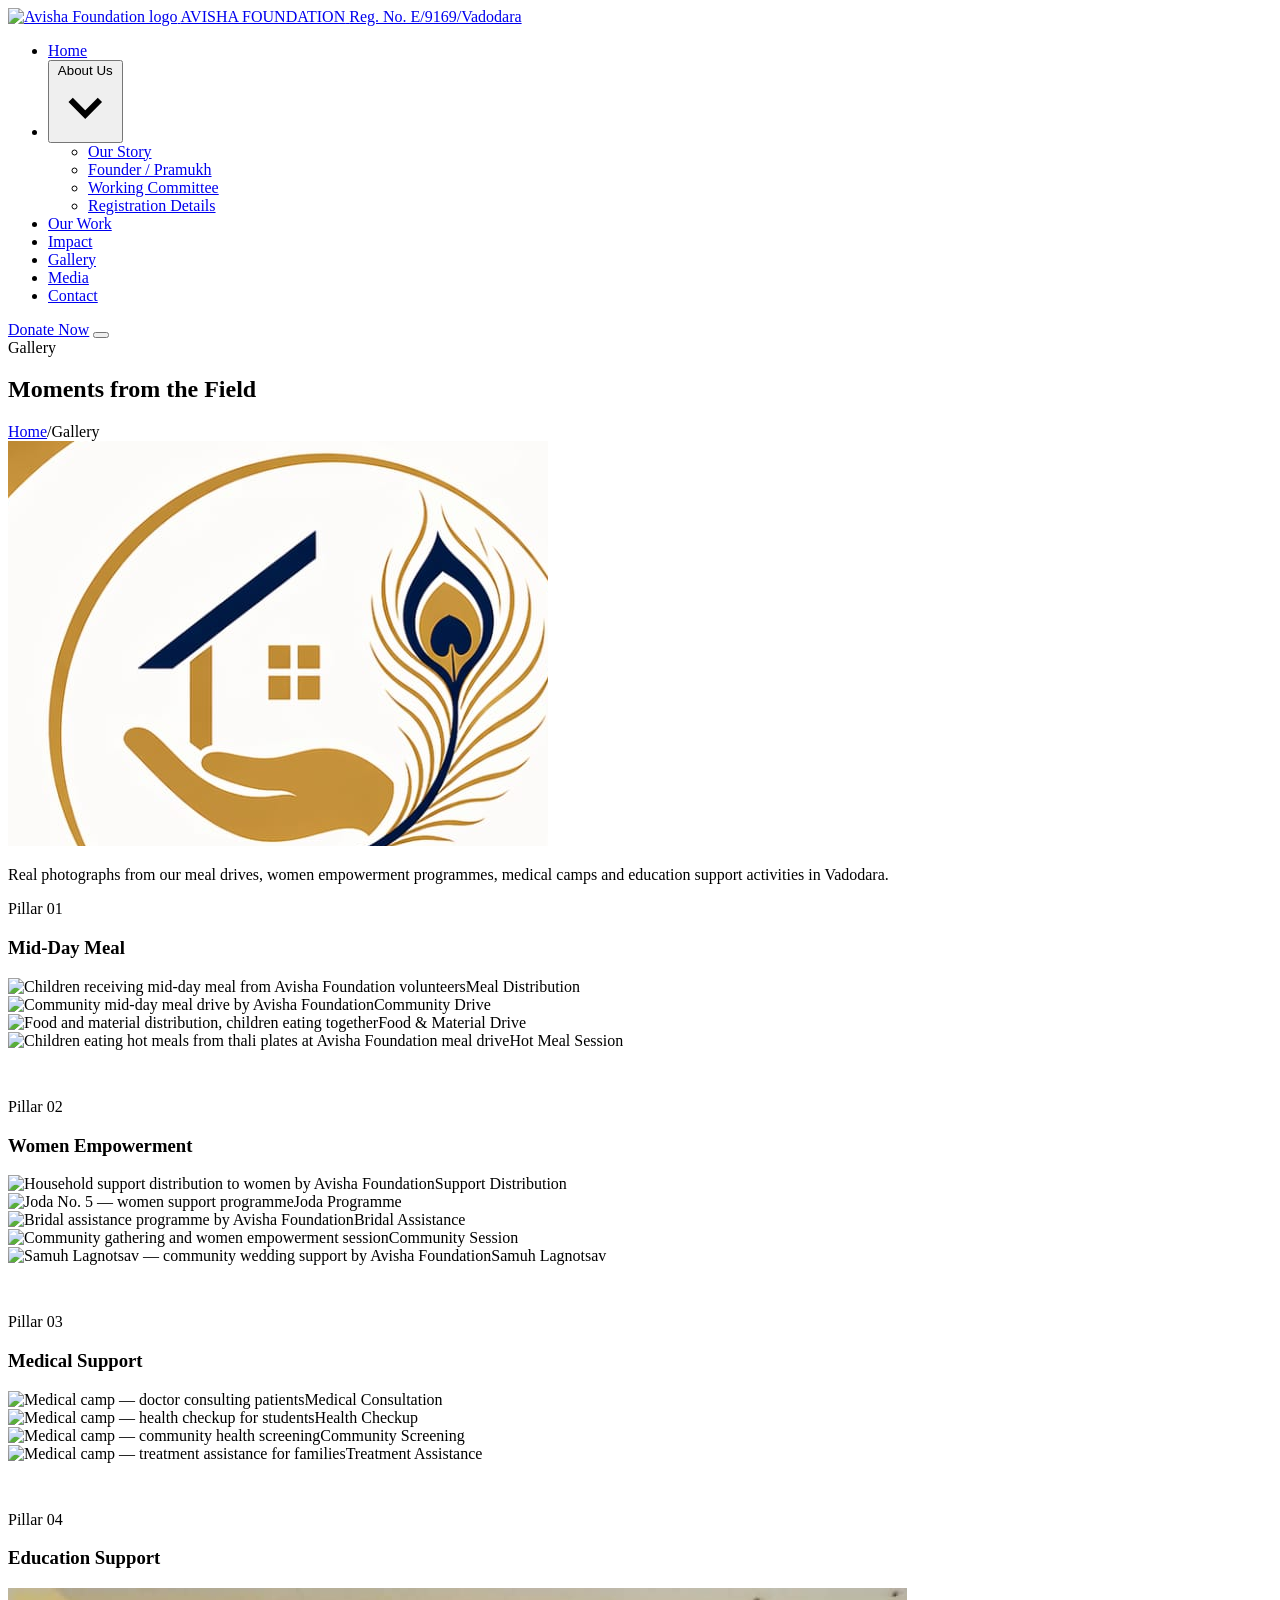
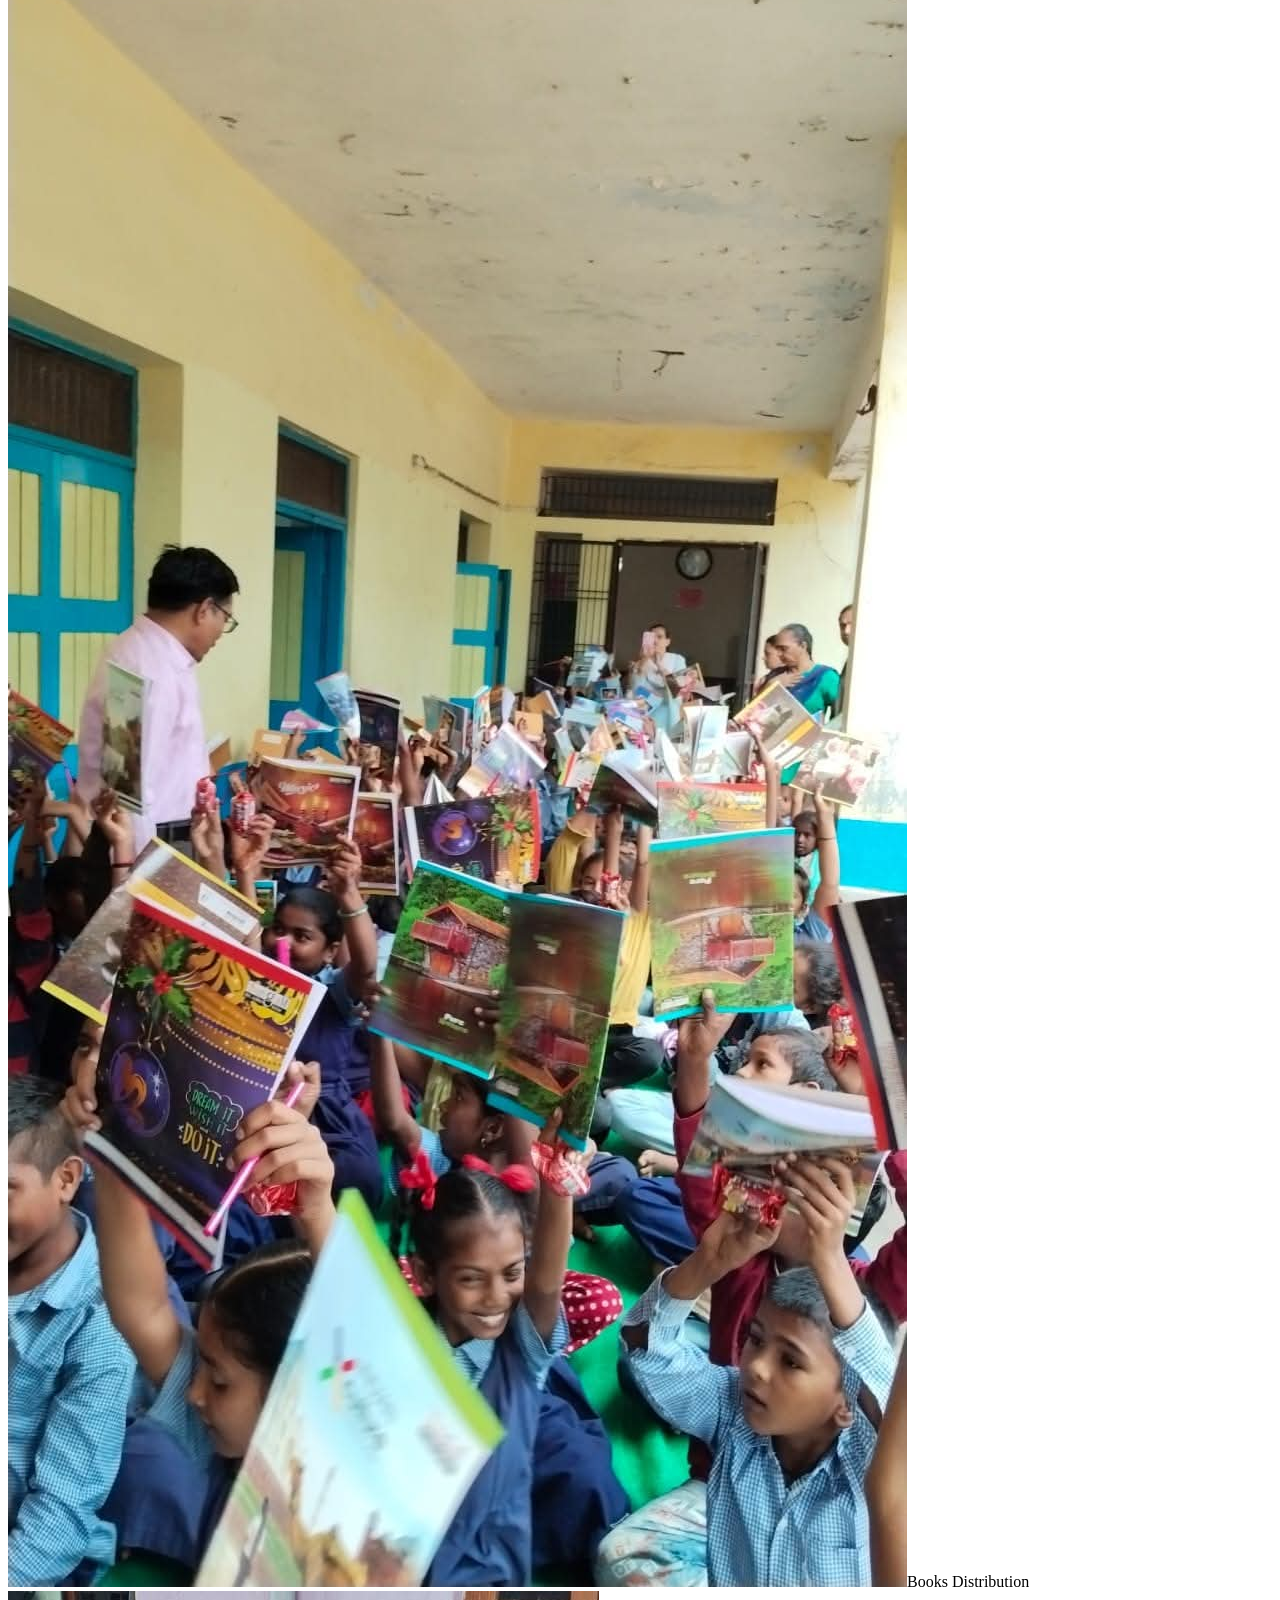
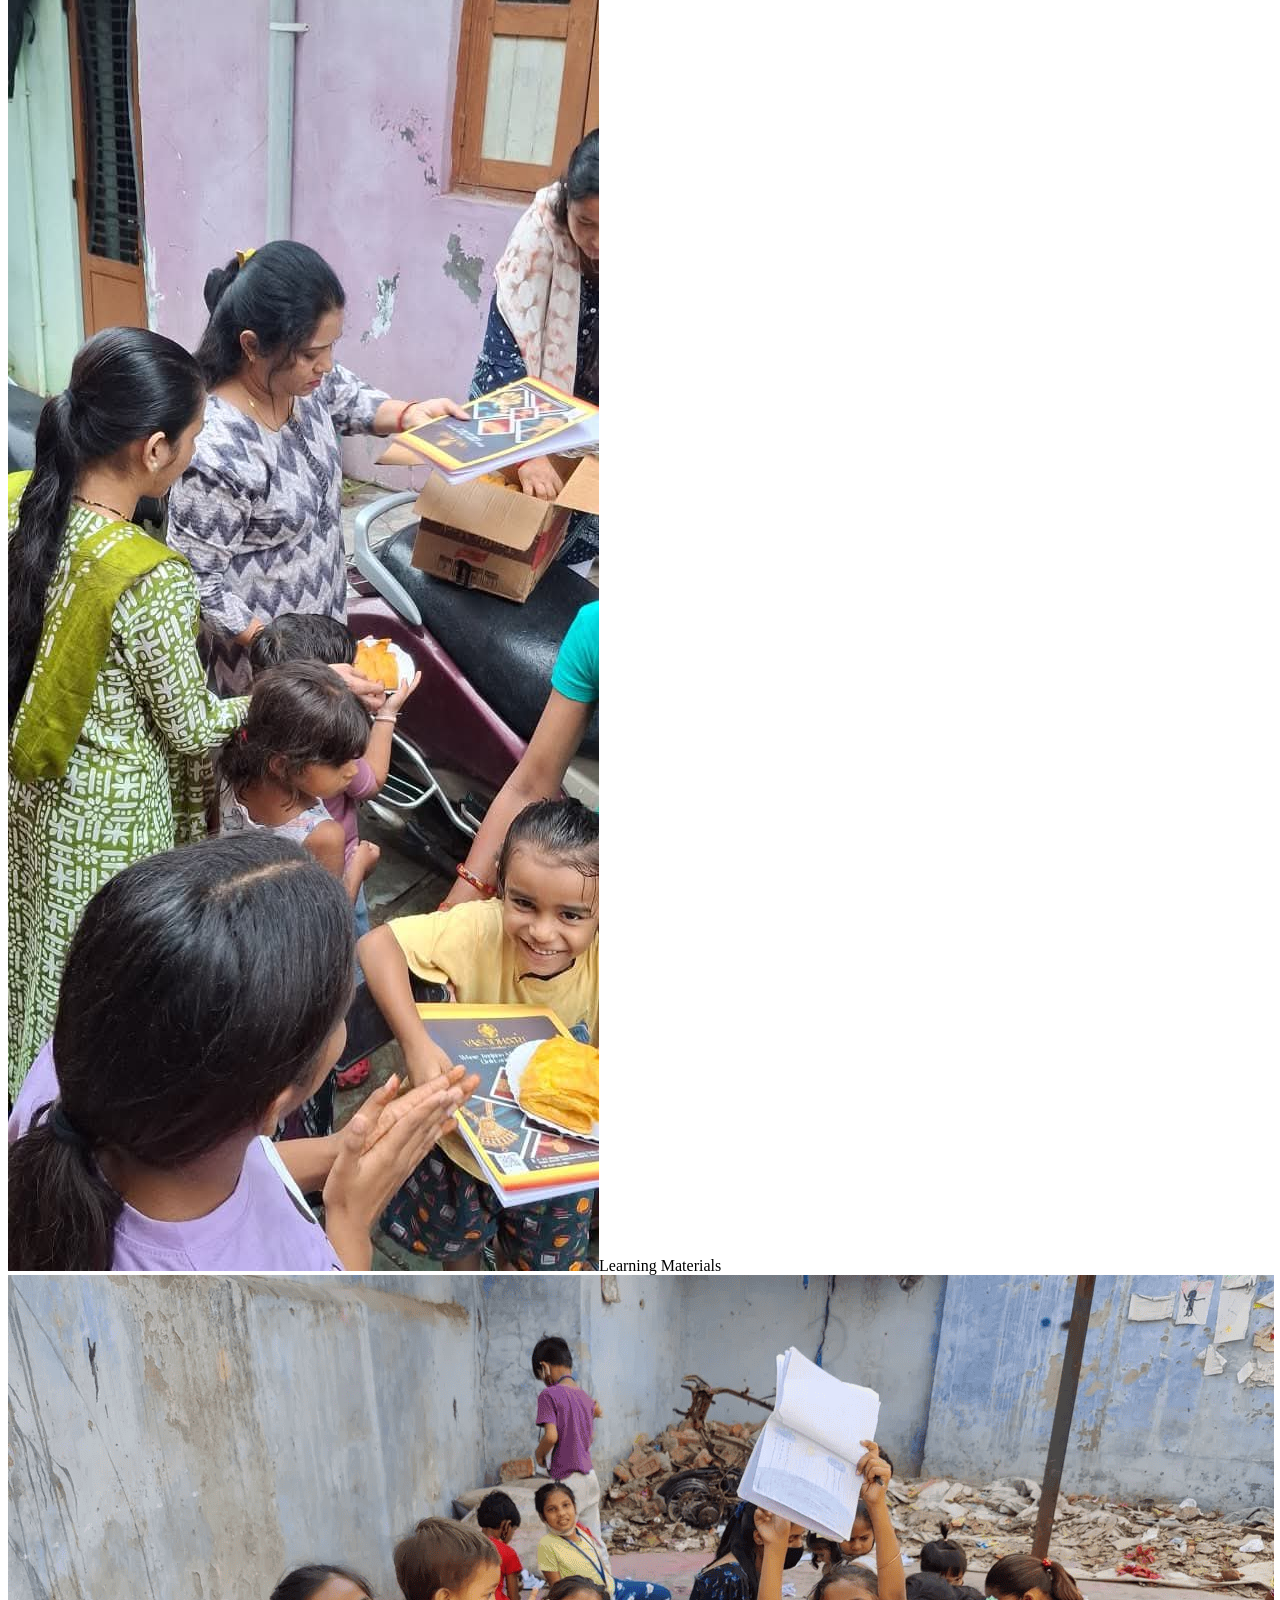
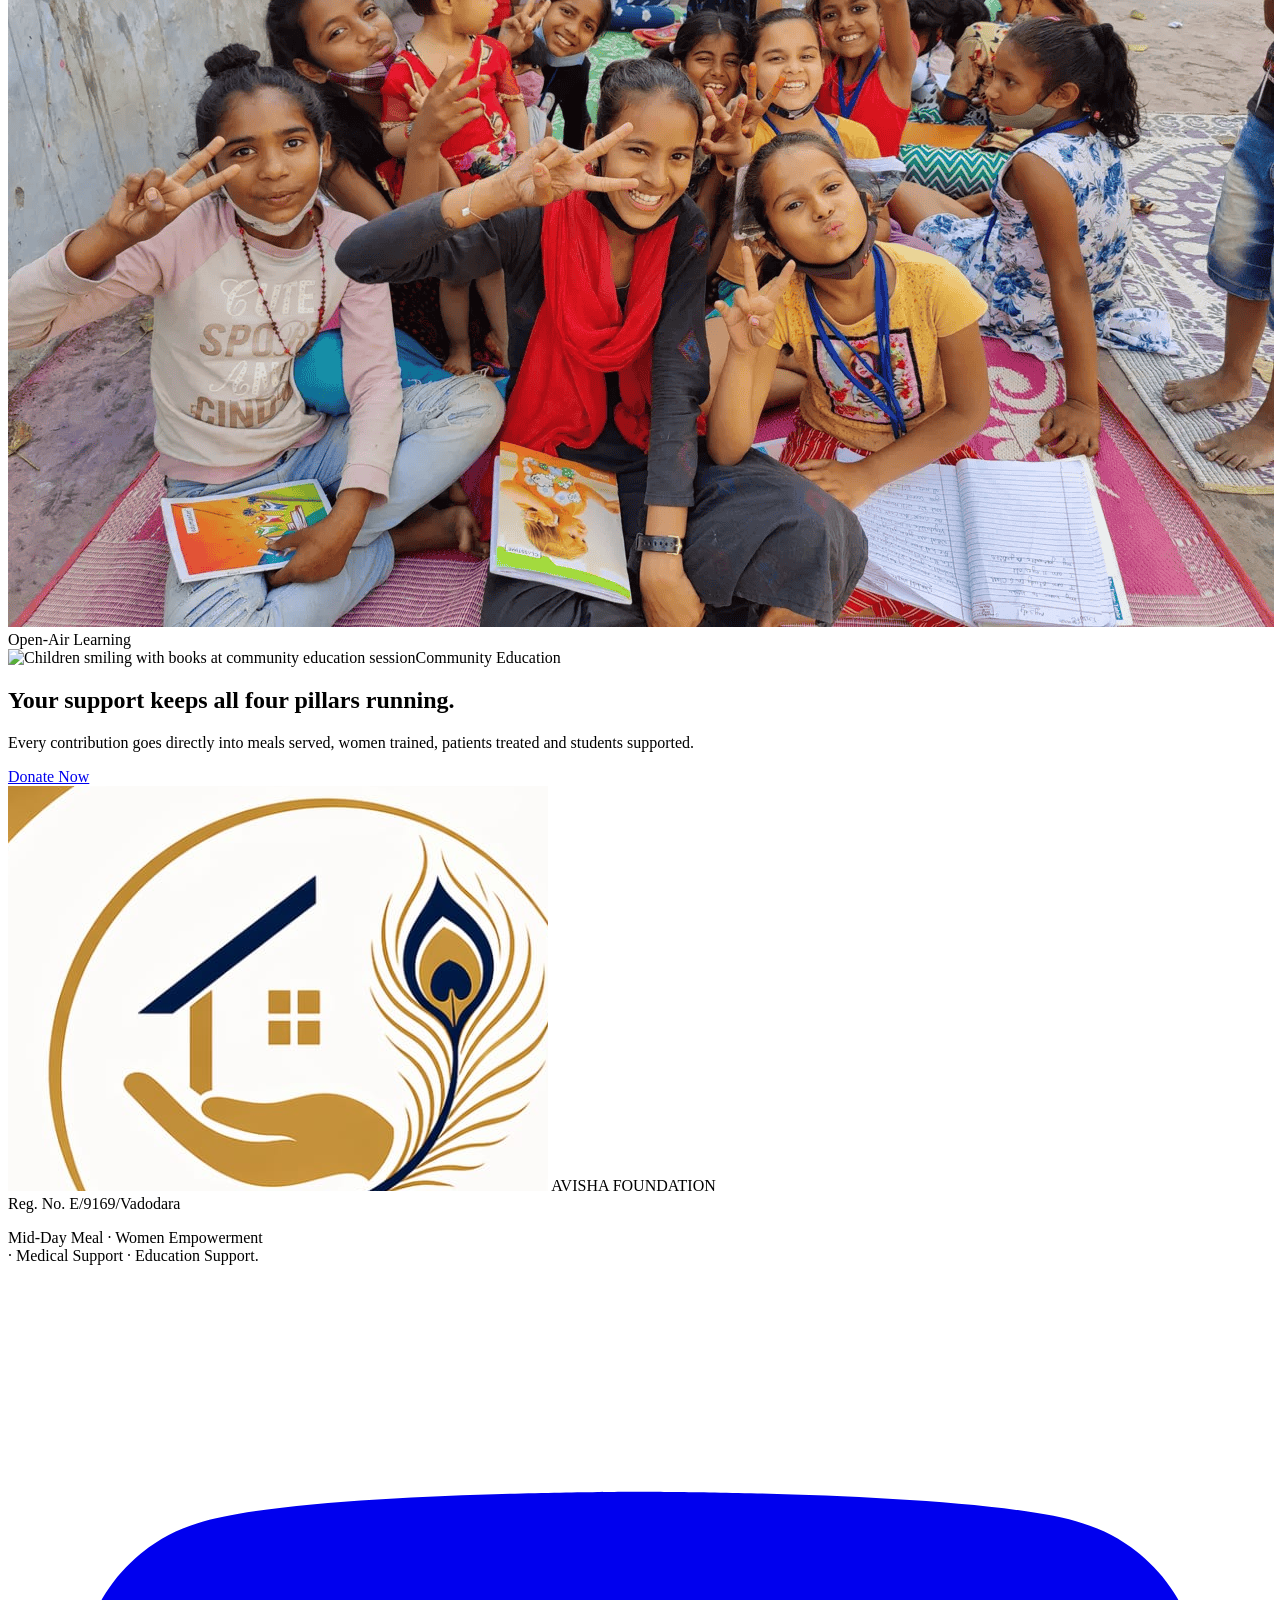
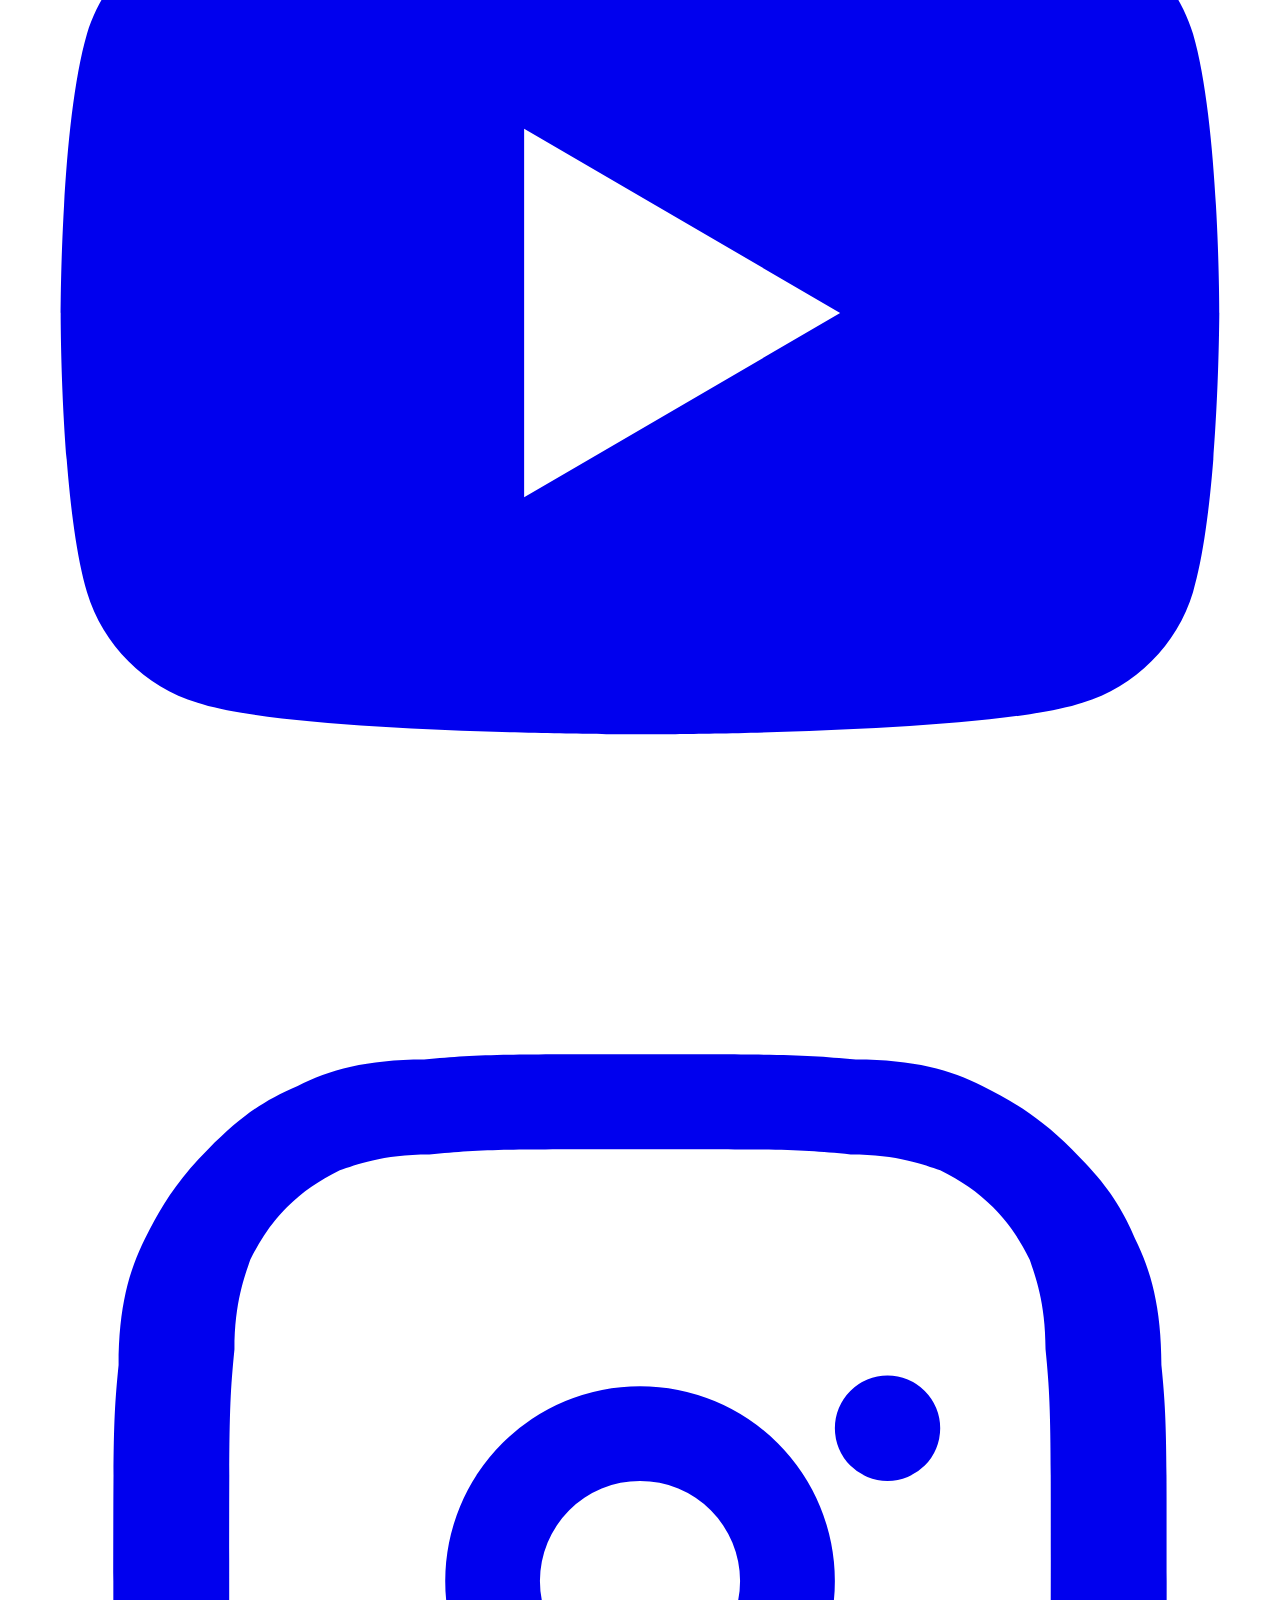
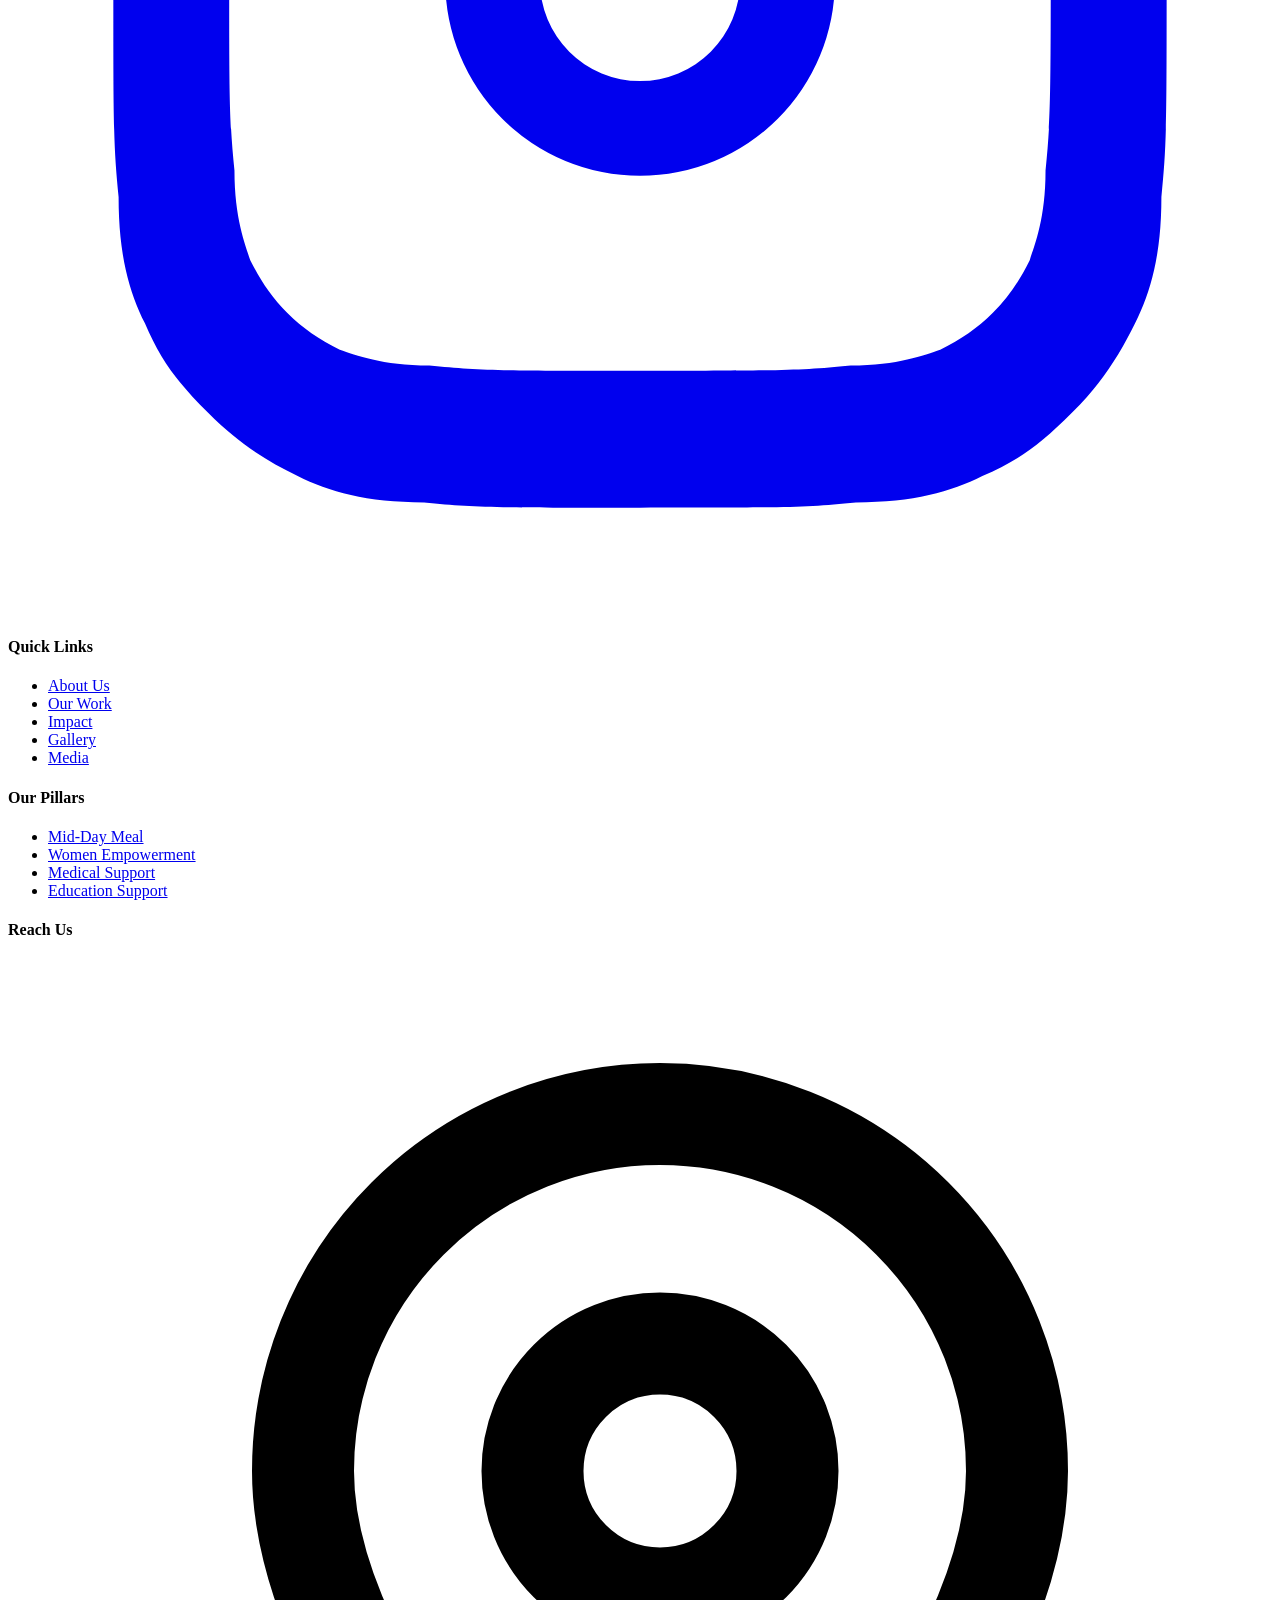
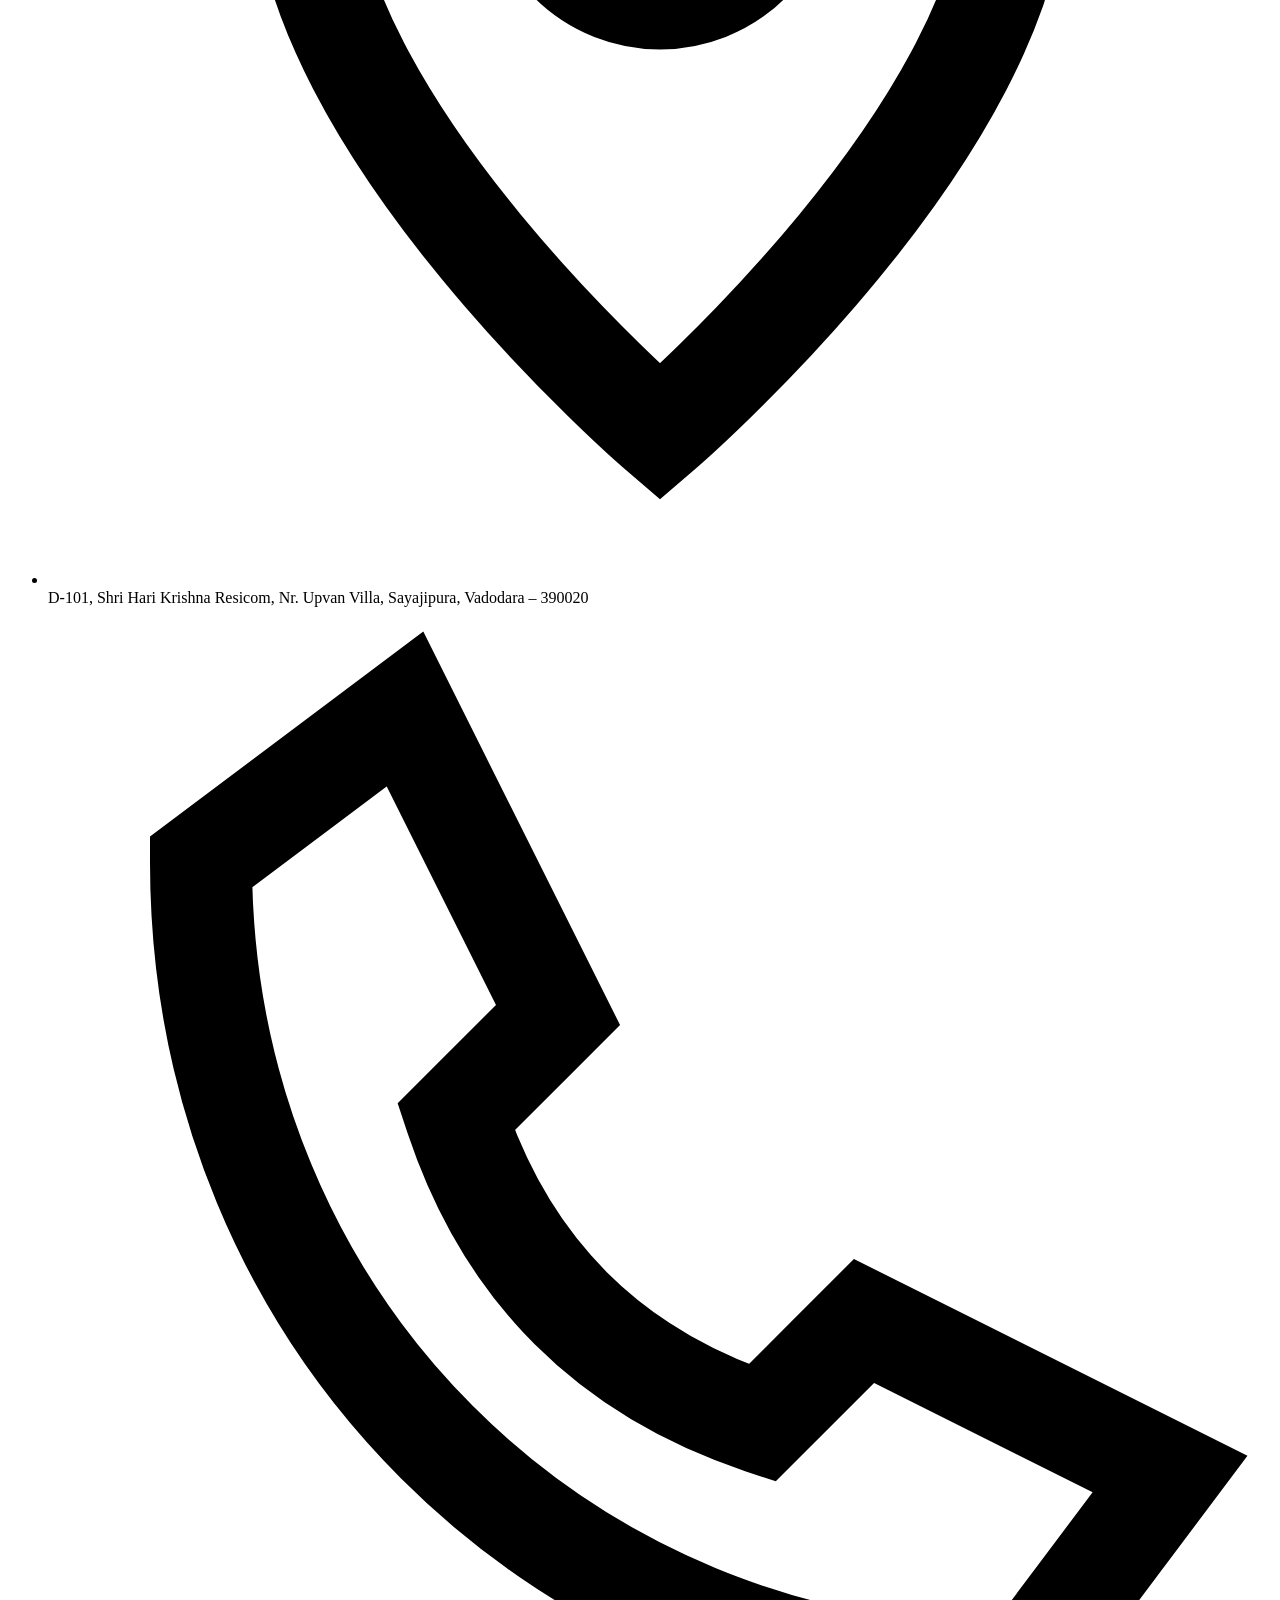
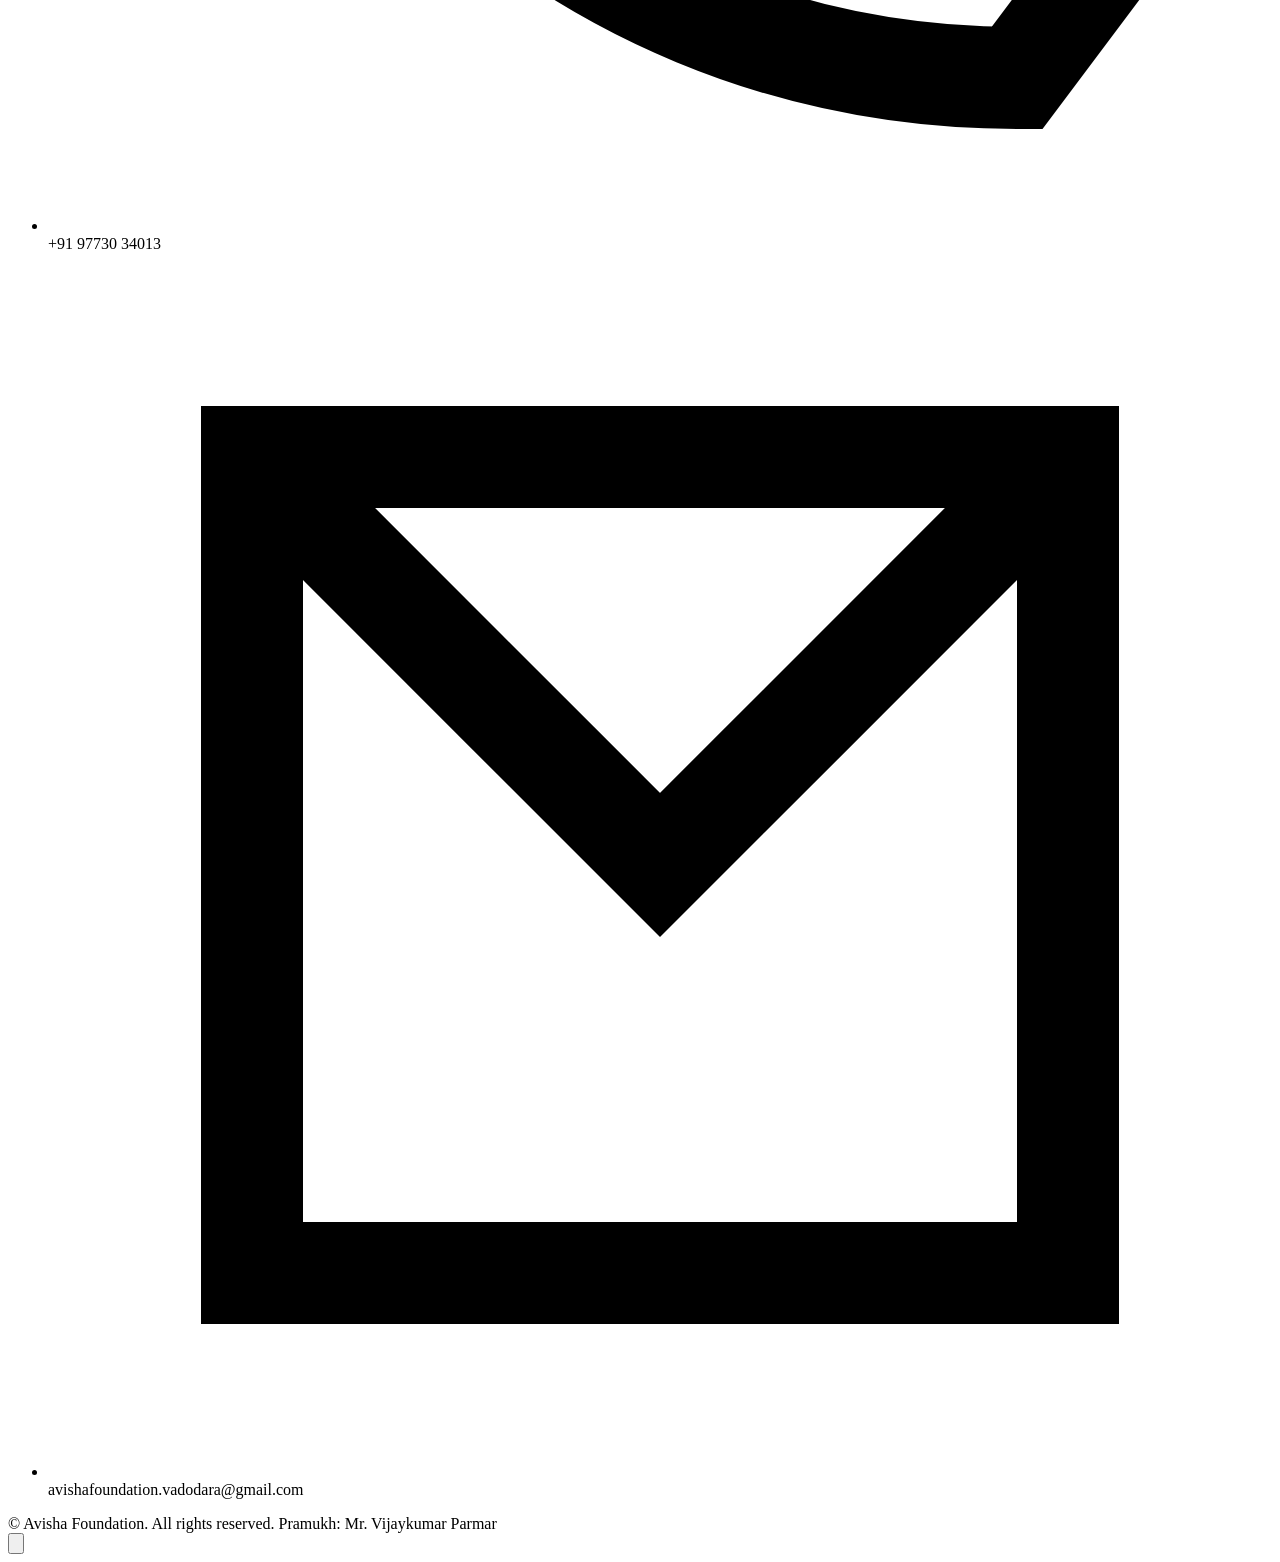
==== gallery.html @ 1dcf4ab8 "Add files via upload" ====
<!DOCTYPE html>
<html lang="en">
<head>
<meta charset="UTF-8">
<meta name="viewport" content="width=device-width, initial-scale=1.0">
<title>Gallery | Avisha Foundation</title>
<meta name="description" content="Photographs from Avisha Foundation's Mid-Day Meal drives, women's training, medical camps and education programmes.">
<link rel="icon" href="image_5f24a0.png">

<link rel="preconnect" href="https://fonts.googleapis.com">
<link rel="preconnect" href="https://fonts.gstatic.com" crossorigin>
<link href="https://fonts.googleapis.com/css2?family=Fraunces:opsz,wght@9..144,500;9..144,600;9..144,700&family=Work+Sans:wght@400;500;600;700&family=IBM+Plex+Mono:wght@500;600&family=Noto+Serif+Devanagari:wght@500;600&display=swap" rel="stylesheet">
<link rel="stylesheet" href="style.css">

</head>
<body>

<header class="site-header">
  <div class="header-inner container">
    <a href="index.html" class="brand">
      <span class="brand-mark"><img src="logo.jpeg" alt="Avisha Foundation logo"></span>
      <span class="brand-text">
        <span class="name">AVISHA FOUNDATION</span>
        <span class="sub">Reg. No. E/9169/Vadodara</span>
      </span>
    </a>

    <nav class="main-nav" id="main-nav">
      <ul>
        <li><a href="index.html">Home</a></li>
        <li class="has-dropdown">
          <button type="button" aria-expanded="false">About Us
            <svg class="chev" viewBox="0 0 24 24" fill="none" stroke="currentColor" stroke-width="2.5"><path d="M6 9l6 6 6-6"/></svg>
          </button>
          <ul class="dropdown">
            <li><a href="about.html#story">Our Story</a></li>
            <li><a href="about.html#founder">Founder / Pramukh</a></li>
            <li><a href="about.html#committee">Working Committee</a></li>
            <li><a href="about.html#registration">Registration Details</a></li>
          </ul>
        </li>
        <li><a href="work.html">Our Work</a></li>
        <li><a href="impact.html">Impact</a></li>
        <li class="active"><a href="gallery.html">Gallery</a></li>
        <li><a href="media.html">Media</a></li>
        <li><a href="contact.html">Contact</a></li>
      </ul>
    </nav>

    <div class="header-cta">
  <a href="donation.html" class="btn btn-navy">Donate Now</a>
  <button class="nav-toggle" id="nav-toggle" aria-label="Toggle menu" aria-expanded="false"><span></span></button>
</div>

  </div>
</header>

<section class="page-banner">
  <div class="container">
    <span class="eyebrow">Gallery</span>
    <h1>Moments from the Field</h1>
    <div class="breadcrumb"><a href="index.html">Home</a><span>/</span><span>Gallery</span></div>
  </div>
  <img class="page-banner-emblem" src="image_5f24a0.png" alt="">
</section>
<section class="section">
  <div class="container">
    <div class="page-intro">
      <p>Real photographs from our meal drives, women empowerment programmes, medical camps and education support activities in Vadodara.</p>
    </div>

    <!-- MID-DAY MEAL -->
    <div class="gallery-section-label">
      <span class="eyebrow">Pillar 01</span>
      <h3>Mid-Day Meal</h3>
    </div>
    <div class="gallery-grid" style="margin-bottom:48px;">
      <div class="gallery-tile photo-tile"><img src="img_meal1.png" alt="Children receiving mid-day meal from Avisha Foundation volunteers"><span>Meal Distribution</span></div>
      <div class="gallery-tile photo-tile"><img src="img_meal2.png" alt="Community mid-day meal drive by Avisha Foundation"><span>Community Drive</span></div>
      <div class="gallery-tile photo-tile"><img src="img_meal3.png" alt="Food and material distribution, children eating together"><span>Food & Material Drive</span></div>
      <div class="gallery-tile photo-tile"><img src="img_meal4.png" alt="Children eating hot meals from thali plates at Avisha Foundation meal drive"><span>Hot Meal Session</span></div>
    </div>

    <!-- WOMEN EMPOWERMENT -->
    <div class="gallery-section-label">
      <span class="eyebrow">Pillar 02</span>
      <h3>Women Empowerment</h3>
    </div>
    <div class="gallery-grid" style="margin-bottom:48px;">
      <div class="gallery-tile photo-tile"><img src="img_women1.png" alt="Household support distribution to women by Avisha Foundation"><span>Support Distribution</span></div>
      <div class="gallery-tile photo-tile"><img src="img_women2.png" alt="Joda No. 5 — women support programme"><span>Joda Programme</span></div>
      <div class="gallery-tile photo-tile"><img src="img_women3.png" alt="Bridal assistance programme by Avisha Foundation"><span>Bridal Assistance</span></div>
      <div class="gallery-tile photo-tile"><img src="img_women4.png" alt="Community gathering and women empowerment session"><span>Community Session</span></div>
      <div class="gallery-tile photo-tile"><img src="img_women5.png" alt="Samuh Lagnotsav — community wedding support by Avisha Foundation"><span>Samuh Lagnotsav</span></div>
    </div>

    <!-- MEDICAL SUPPORT -->
    <div class="gallery-section-label">
      <span class="eyebrow">Pillar 03</span>
      <h3>Medical Support</h3>
    </div>
    <div class="gallery-grid" style="margin-bottom:48px;">
      <div class="gallery-tile photo-tile"><img src="img_med1.png" alt="Medical camp — doctor consulting patients"><span>Medical Consultation</span></div>
      <div class="gallery-tile photo-tile"><img src="img_med2.png" alt="Medical camp — health checkup for students"><span>Health Checkup</span></div>
      <div class="gallery-tile photo-tile"><img src="img_med3.png" alt="Medical camp — community health screening"><span>Community Screening</span></div>
      <div class="gallery-tile photo-tile"><img src="img_med4.png" alt="Medical camp — treatment assistance for families"><span>Treatment Assistance</span></div>
    </div>

    <!-- EDUCATION SUPPORT -->
    <div class="gallery-section-label">
      <span class="eyebrow">Pillar 04</span>
      <h3>Education Support</h3>
    </div>
    <div class="gallery-grid">
      <div class="gallery-tile photo-tile"><img src="img_edu1.png" alt="Children at school holding books distributed by Avisha Foundation"><span>Books Distribution</span></div>
      <div class="gallery-tile photo-tile"><img src="img_edu2.png" alt="Volunteers distributing learning materials to children"><span>Learning Materials</span></div>
      <div class="gallery-tile photo-tile"><img src="img_edu3.png" alt="Children with notebooks at open-air learning session"><span>Open-Air Learning</span></div>
      <div class="gallery-tile photo-tile"><img src="img_edu4.png" alt="Children smiling with books at community education session"><span>Community Education</span></div>
    </div>
  </div>
</section>
<section class="cta-band">
  <div class="container cta-inner">
    <div>
      <h2>Your support keeps all four pillars running.</h2>
      <p>Every contribution goes directly into meals served, women trained, patients treated and students supported.</p>
    </div>
    <a href="donation.html" class="btn btn-gold">Donate Now</a>
  </div>
</section>

<footer id="contact-footer">
  <div class="container">
    <div class="footer-grid">
      <div>
        <div class="footer-brand">
          <span class="brand-mark"><img src="image_5f24a0.png" alt="Avisha Foundation emblem"></span>
          <span>
            <span class="name">AVISHA FOUNDATION</span><br>
            <span class="sub">Reg. No. E/9169/Vadodara</span>
          </span>
        </div>
        <p style="max-width:32ch;">Mid-Day Meal &middot; Women Empowerment &middot; Medical Support &middot; Education Support.</p>
        <div class="social-row">
          <a href="https://www.youtube.com/@avishafoundation" target="_blank" rel="noopener" aria-label="YouTube"><svg viewBox="0 0 24 24" fill="currentColor"><path d="M23 12s0-3.6-.5-5.3c-.3-1-1.1-1.8-2.1-2.1C18.6 4 12 4 12 4s-6.6 0-8.4.6c-1 .3-1.8 1.1-2.1 2.1C1 8.4 1 12 1 12s0 3.6.5 5.3c.3 1 1.1 1.8 2.1 2.1C5.4 20 12 20 12 20s6.6 0 8.4-.6c1-.3 1.8-1.1 2.1-2.1.5-1.7.5-5.3.5-5.3zM9.8 15.5v-7l6 3.5-6 3.5z"/></svg></a>
          <a href="https://www.instagram.com/avisha.foundation" target="_blank" rel="noopener" aria-label="Instagram"><svg viewBox="0 0 24 24" fill="currentColor"><path d="M12 2c2.7 0 3.1 0 4.1.1 1.1 0 1.8.2 2.4.5.6.3 1.1.6 1.7 1.2.6.6.9 1 1.2 1.7.3.6.5 1.3.5 2.4.1 1 .1 1.4.1 4.1s0 3.1-.1 4.1c0 1.1-.2 1.8-.5 2.4-.3.6-.6 1.1-1.2 1.7-.6.6-1 .9-1.7 1.2-.6.3-1.3.5-2.4.5-1 .1-1.4.1-4.1.1s-3.1 0-4.1-.1c-1.1 0-1.8-.2-2.4-.5-.6-.3-1.1-.6-1.7-1.2-.6-.6-.9-1-1.2-1.7-.3-.6-.5-1.3-.5-2.4C2 15.1 2 14.7 2 12s0-3.1.1-4.1c0-1.1.2-1.8.5-2.4.3-.6.6-1.1 1.2-1.7.6-.6 1-.9 1.7-1.2.6-.3 1.3-.5 2.4-.5C8.9 2 9.3 2 12 2zm0 1.8c-2.6 0-3 0-4 .1-.9 0-1.4.2-1.7.3-.4.2-.7.4-1 .7-.3.3-.5.6-.7 1-.1.3-.3.8-.3 1.7-.1 1-.1 1.4-.1 4s0 3 .1 4c0 .9.2 1.4.3 1.7.2.4.4.7.7 1 .3.3.6.5 1 .7.3.1.8.3 1.7.3 1 .1 1.4.1 4 .1s3 0 4-.1c.9 0 1.4-.2 1.7-.3.4-.2.7-.4 1-.7.3-.3.5-.6.7-1 .1-.3.3-.8.3-1.7.1-1 .1-1.4.1-4s0-3-.1-4c0-.9-.2-1.4-.3-1.7-.2-.4-.4-.7-.7-1-.3-.3-.6-.5-1-.7-.3-.1-.8-.3-1.7-.3-1-.1-1.4-.1-4-.1zm0 4.5a3.7 3.7 0 110 7.4 3.7 3.7 0 010-7.4zm0 1.8a1.9 1.9 0 100 3.8 1.9 1.9 0 000-3.8zm4.7-2a1 1 0 110 2 1 1 0 010-2z"/></svg></a>
        </div>
      </div>

      <div class="footer-col">
        <h4>Quick Links</h4>
        <ul>
          <li><a href="about.html">About Us</a></li>
          <li><a href="work.html">Our Work</a></li>
          <li><a href="impact.html">Impact</a></li>
          <li><a href="gallery.html">Gallery</a></li>
          <li><a href="media.html">Media</a></li>
        </ul>
      </div>

      <div class="footer-col">
        <h4>Our Pillars</h4>
        <ul>
          <li><a href="work.html#meal">Mid-Day Meal</a></li>
          <li><a href="work.html#women">Women Empowerment</a></li>
          <li><a href="work.html#medical">Medical Support</a></li>
          <li><a href="work.html#edu">Education Support</a></li>
        </ul>
      </div>

      <div class="footer-col">
        <h4>Reach Us</h4>
        <ul class="footer-contact">
          <li><svg viewBox="0 0 24 24" fill="none" stroke="currentColor" stroke-width="2"><path d="M12 21s-7-6-7-11a7 7 0 0 1 14 0c0 5-7 11-7 11z"/><circle cx="12" cy="10" r="2.5"/></svg> D-101, Shri Hari Krishna Resicom, Nr. Upvan Villa, Sayajipura, Vadodara – 390020</li>
          <li><svg viewBox="0 0 24 24" fill="none" stroke="currentColor" stroke-width="2"><path d="M3 5c0 9 7 16 16 16l3-4-6-3-2 2c-3-1-5-3-6-6l2-2-3-6z"/></svg> +91 97730 34013</li>
          <li><svg viewBox="0 0 24 24" fill="none" stroke="currentColor" stroke-width="2"><path d="M4 4h16v16H4z"/><path d="M4 4l8 8 8-8"/></svg> avishafoundation.vadodara@gmail.com</li>
        </ul>
      </div>
    </div>

    <div class="footer-bottom">
      <span>&copy; <span id="year"></span> Avisha Foundation. All rights reserved.</span>
      <span>Pramukh: Mr. Vijaykumar Parmar</span>
    </div>
  </div>
</footer>

<button class="back-top" id="back-top" aria-label="Back to top">
  <svg viewBox="0 0 24 24" fill="none" stroke="currentColor" stroke-width="2.5"><path d="M12 19V5M5 12l7-7 7 7"/></svg>
</button>

<script src="script.js"></script>
</body>
</html>
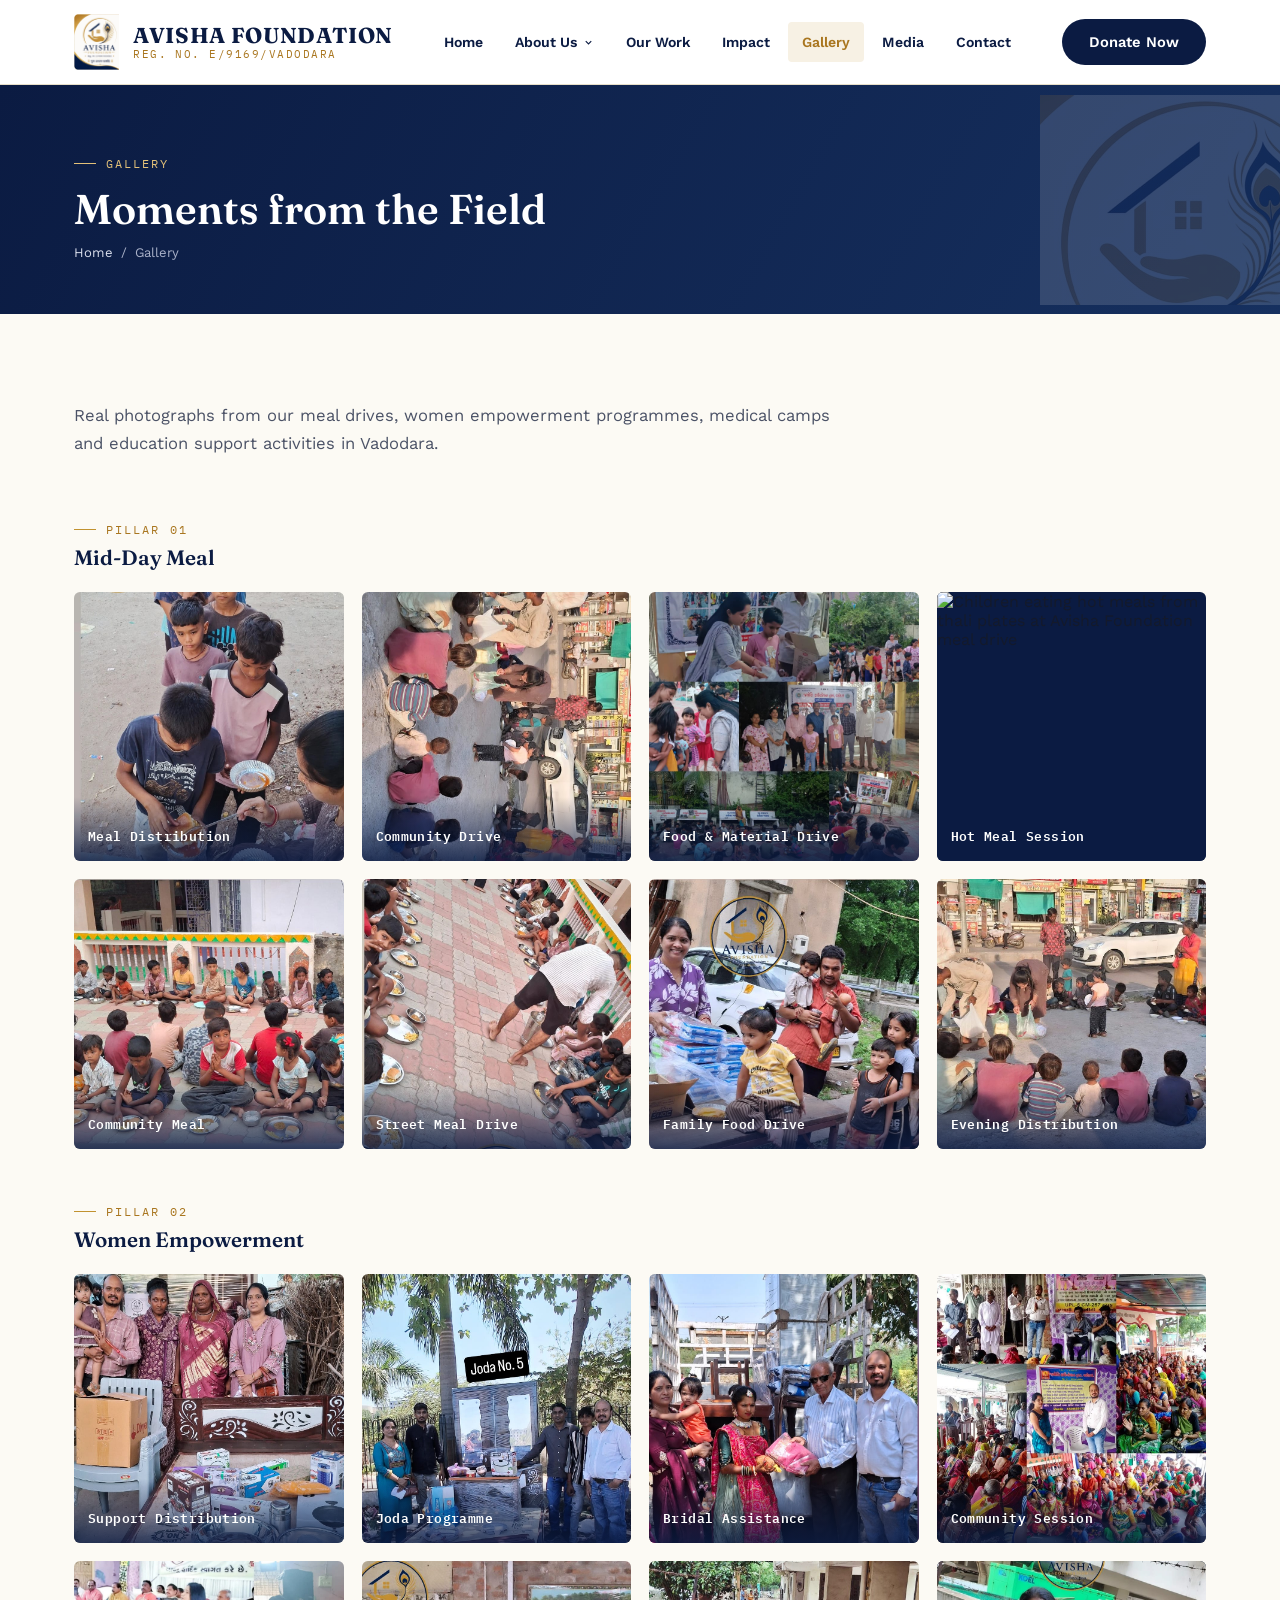
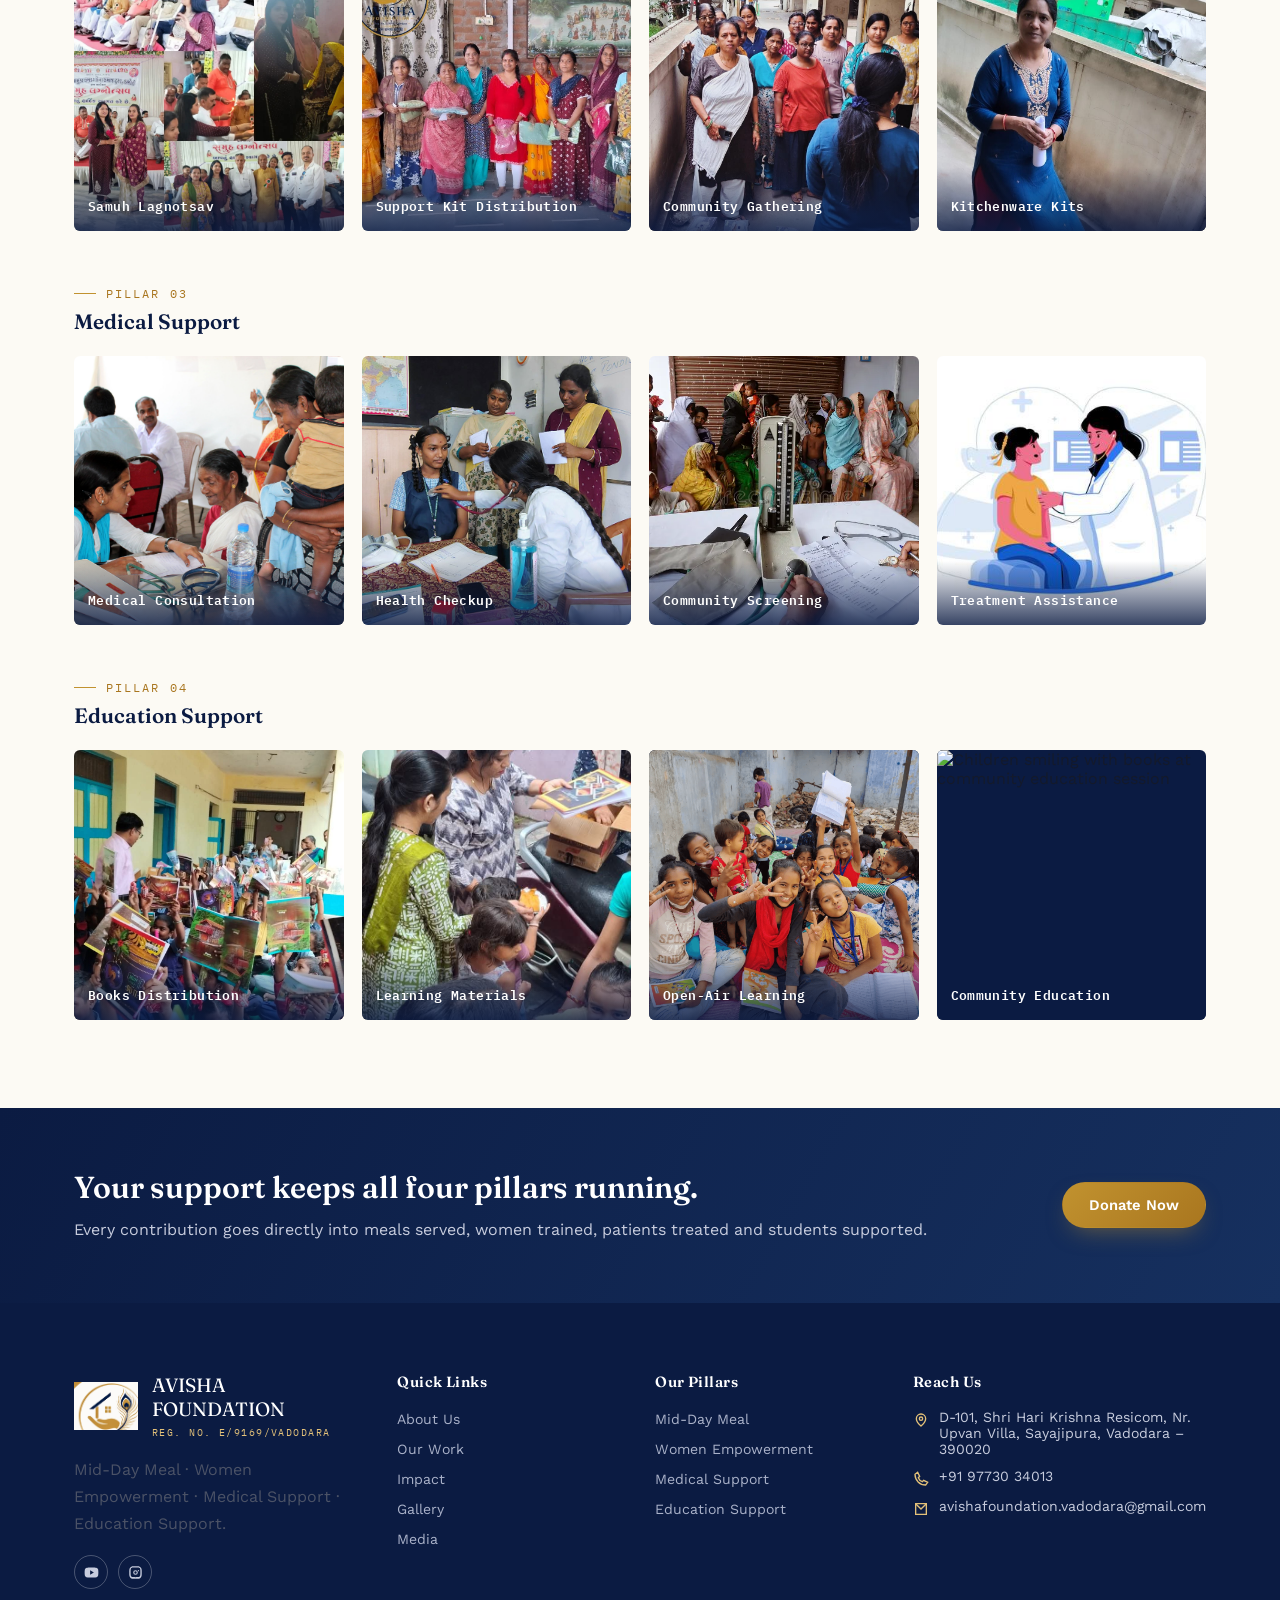
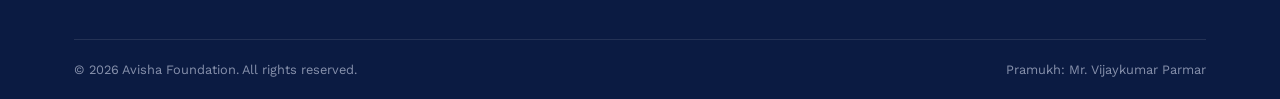
==== commit 26749254: "Update gallery.html" ====
--- a/gallery.html
+++ b/gallery.html
@@ -1,194 +1,260 @@
 <!DOCTYPE html>
 <html lang="en">
+
 <head>
-<meta charset="UTF-8">
-<meta name="viewport" content="width=device-width, initial-scale=1.0">
-<title>Gallery | Avisha Foundation</title>
-<meta name="description" content="Photographs from Avisha Foundation's Mid-Day Meal drives, women's training, medical camps and education programmes.">
-<link rel="icon" href="image_5f24a0.png">
-
-<link rel="preconnect" href="https://fonts.googleapis.com">
-<link rel="preconnect" href="https://fonts.gstatic.com" crossorigin>
-<link href="https://fonts.googleapis.com/css2?family=Fraunces:opsz,wght@9..144,500;9..144,600;9..144,700&family=Work+Sans:wght@400;500;600;700&family=IBM+Plex+Mono:wght@500;600&family=Noto+Serif+Devanagari:wght@500;600&display=swap" rel="stylesheet">
-<link rel="stylesheet" href="style.css">
+  <meta charset="UTF-8">
+  <meta name="viewport" content="width=device-width, initial-scale=1.0">
+  <title>Gallery | Avisha Foundation</title>
+  <meta name="description"
+    content="Photographs from Avisha Foundation's Mid-Day Meal drives, women's training, medical camps and education programmes.">
+  <link rel="icon" href="image_5f24a0.png">
+
+  <link rel="preconnect" href="https://fonts.googleapis.com">
+  <link rel="preconnect" href="https://fonts.gstatic.com" crossorigin>
+  <link
+    href="https://fonts.googleapis.com/css2?family=Fraunces:opsz,wght@9..144,500;9..144,600;9..144,700&family=Work+Sans:wght@400;500;600;700&family=IBM+Plex+Mono:wght@500;600&family=Noto+Serif+Devanagari:wght@500;600&display=swap"
+    rel="stylesheet">
+  <link rel="stylesheet" href="style.css">
 
 </head>
+
 <body>
 
-<header class="site-header">
-  <div class="header-inner container">
-    <a href="index.html" class="brand">
-      <span class="brand-mark"><img src="logo.jpeg" alt="Avisha Foundation logo"></span>
-      <span class="brand-text">
-        <span class="name">AVISHA FOUNDATION</span>
-        <span class="sub">Reg. No. E/9169/Vadodara</span>
-      </span>
-    </a>
-
-    <nav class="main-nav" id="main-nav">
-      <ul>
-        <li><a href="index.html">Home</a></li>
-        <li class="has-dropdown">
-          <button type="button" aria-expanded="false">About Us
-            <svg class="chev" viewBox="0 0 24 24" fill="none" stroke="currentColor" stroke-width="2.5"><path d="M6 9l6 6 6-6"/></svg>
-          </button>
-          <ul class="dropdown">
-            <li><a href="about.html#story">Our Story</a></li>
-            <li><a href="about.html#founder">Founder / Pramukh</a></li>
-            <li><a href="about.html#committee">Working Committee</a></li>
-            <li><a href="about.html#registration">Registration Details</a></li>
-          </ul>
-        </li>
-        <li><a href="work.html">Our Work</a></li>
-        <li><a href="impact.html">Impact</a></li>
-        <li class="active"><a href="gallery.html">Gallery</a></li>
-        <li><a href="media.html">Media</a></li>
-        <li><a href="contact.html">Contact</a></li>
-      </ul>
-    </nav>
-
-    <div class="header-cta">
-  <a href="donation.html" class="btn btn-navy">Donate Now</a>
-  <button class="nav-toggle" id="nav-toggle" aria-label="Toggle menu" aria-expanded="false"><span></span></button>
-</div>
-
-  </div>
-</header>
-
-<section class="page-banner">
-  <div class="container">
-    <span class="eyebrow">Gallery</span>
-    <h1>Moments from the Field</h1>
-    <div class="breadcrumb"><a href="index.html">Home</a><span>/</span><span>Gallery</span></div>
-  </div>
-  <img class="page-banner-emblem" src="image_5f24a0.png" alt="">
-</section>
-<section class="section">
-  <div class="container">
-    <div class="page-intro">
-      <p>Real photographs from our meal drives, women empowerment programmes, medical camps and education support activities in Vadodara.</p>
-    </div>
-
-    <!-- MID-DAY MEAL -->
-    <div class="gallery-section-label">
-      <span class="eyebrow">Pillar 01</span>
-      <h3>Mid-Day Meal</h3>
-    </div>
-    <div class="gallery-grid" style="margin-bottom:48px;">
-      <div class="gallery-tile photo-tile"><img src="img_meal1.png" alt="Children receiving mid-day meal from Avisha Foundation volunteers"><span>Meal Distribution</span></div>
-      <div class="gallery-tile photo-tile"><img src="img_meal2.png" alt="Community mid-day meal drive by Avisha Foundation"><span>Community Drive</span></div>
-      <div class="gallery-tile photo-tile"><img src="img_meal3.png" alt="Food and material distribution, children eating together"><span>Food & Material Drive</span></div>
-      <div class="gallery-tile photo-tile"><img src="img_meal4.png" alt="Children eating hot meals from thali plates at Avisha Foundation meal drive"><span>Hot Meal Session</span></div>
-    </div>
-
-    <!-- WOMEN EMPOWERMENT -->
-    <div class="gallery-section-label">
-      <span class="eyebrow">Pillar 02</span>
-      <h3>Women Empowerment</h3>
-    </div>
-    <div class="gallery-grid" style="margin-bottom:48px;">
-      <div class="gallery-tile photo-tile"><img src="img_women1.png" alt="Household support distribution to women by Avisha Foundation"><span>Support Distribution</span></div>
-      <div class="gallery-tile photo-tile"><img src="img_women2.png" alt="Joda No. 5 — women support programme"><span>Joda Programme</span></div>
-      <div class="gallery-tile photo-tile"><img src="img_women3.png" alt="Bridal assistance programme by Avisha Foundation"><span>Bridal Assistance</span></div>
-      <div class="gallery-tile photo-tile"><img src="img_women4.png" alt="Community gathering and women empowerment session"><span>Community Session</span></div>
-      <div class="gallery-tile photo-tile"><img src="img_women5.png" alt="Samuh Lagnotsav — community wedding support by Avisha Foundation"><span>Samuh Lagnotsav</span></div>
-    </div>
-
-    <!-- MEDICAL SUPPORT -->
-    <div class="gallery-section-label">
-      <span class="eyebrow">Pillar 03</span>
-      <h3>Medical Support</h3>
-    </div>
-    <div class="gallery-grid" style="margin-bottom:48px;">
-      <div class="gallery-tile photo-tile"><img src="img_med1.png" alt="Medical camp — doctor consulting patients"><span>Medical Consultation</span></div>
-      <div class="gallery-tile photo-tile"><img src="img_med2.png" alt="Medical camp — health checkup for students"><span>Health Checkup</span></div>
-      <div class="gallery-tile photo-tile"><img src="img_med3.png" alt="Medical camp — community health screening"><span>Community Screening</span></div>
-      <div class="gallery-tile photo-tile"><img src="img_med4.png" alt="Medical camp — treatment assistance for families"><span>Treatment Assistance</span></div>
-    </div>
-
-    <!-- EDUCATION SUPPORT -->
-    <div class="gallery-section-label">
-      <span class="eyebrow">Pillar 04</span>
-      <h3>Education Support</h3>
-    </div>
-    <div class="gallery-grid">
-      <div class="gallery-tile photo-tile"><img src="img_edu1.png" alt="Children at school holding books distributed by Avisha Foundation"><span>Books Distribution</span></div>
-      <div class="gallery-tile photo-tile"><img src="img_edu2.png" alt="Volunteers distributing learning materials to children"><span>Learning Materials</span></div>
-      <div class="gallery-tile photo-tile"><img src="img_edu3.png" alt="Children with notebooks at open-air learning session"><span>Open-Air Learning</span></div>
-      <div class="gallery-tile photo-tile"><img src="img_edu4.png" alt="Children smiling with books at community education session"><span>Community Education</span></div>
-    </div>
-  </div>
-</section>
-<section class="cta-band">
-  <div class="container cta-inner">
-    <div>
-      <h2>Your support keeps all four pillars running.</h2>
-      <p>Every contribution goes directly into meals served, women trained, patients treated and students supported.</p>
-    </div>
-    <a href="donation.html" class="btn btn-gold">Donate Now</a>
-  </div>
-</section>
-
-<footer id="contact-footer">
-  <div class="container">
-    <div class="footer-grid">
-      <div>
-        <div class="footer-brand">
-          <span class="brand-mark"><img src="image_5f24a0.png" alt="Avisha Foundation emblem"></span>
-          <span>
-            <span class="name">AVISHA FOUNDATION</span><br>
-            <span class="sub">Reg. No. E/9169/Vadodara</span>
-          </span>
-        </div>
-        <p style="max-width:32ch;">Mid-Day Meal &middot; Women Empowerment &middot; Medical Support &middot; Education Support.</p>
-        <div class="social-row">
-          <a href="https://www.youtube.com/@avishafoundation" target="_blank" rel="noopener" aria-label="YouTube"><svg viewBox="0 0 24 24" fill="currentColor"><path d="M23 12s0-3.6-.5-5.3c-.3-1-1.1-1.8-2.1-2.1C18.6 4 12 4 12 4s-6.6 0-8.4.6c-1 .3-1.8 1.1-2.1 2.1C1 8.4 1 12 1 12s0 3.6.5 5.3c.3 1 1.1 1.8 2.1 2.1C5.4 20 12 20 12 20s6.6 0 8.4-.6c1-.3 1.8-1.1 2.1-2.1.5-1.7.5-5.3.5-5.3zM9.8 15.5v-7l6 3.5-6 3.5z"/></svg></a>
-          <a href="https://www.instagram.com/avisha.foundation" target="_blank" rel="noopener" aria-label="Instagram"><svg viewBox="0 0 24 24" fill="currentColor"><path d="M12 2c2.7 0 3.1 0 4.1.1 1.1 0 1.8.2 2.4.5.6.3 1.1.6 1.7 1.2.6.6.9 1 1.2 1.7.3.6.5 1.3.5 2.4.1 1 .1 1.4.1 4.1s0 3.1-.1 4.1c0 1.1-.2 1.8-.5 2.4-.3.6-.6 1.1-1.2 1.7-.6.6-1 .9-1.7 1.2-.6.3-1.3.5-2.4.5-1 .1-1.4.1-4.1.1s-3.1 0-4.1-.1c-1.1 0-1.8-.2-2.4-.5-.6-.3-1.1-.6-1.7-1.2-.6-.6-.9-1-1.2-1.7-.3-.6-.5-1.3-.5-2.4C2 15.1 2 14.7 2 12s0-3.1.1-4.1c0-1.1.2-1.8.5-2.4.3-.6.6-1.1 1.2-1.7.6-.6 1-.9 1.7-1.2.6-.3 1.3-.5 2.4-.5C8.9 2 9.3 2 12 2zm0 1.8c-2.6 0-3 0-4 .1-.9 0-1.4.2-1.7.3-.4.2-.7.4-1 .7-.3.3-.5.6-.7 1-.1.3-.3.8-.3 1.7-.1 1-.1 1.4-.1 4s0 3 .1 4c0 .9.2 1.4.3 1.7.2.4.4.7.7 1 .3.3.6.5 1 .7.3.1.8.3 1.7.3 1 .1 1.4.1 4 .1s3 0 4-.1c.9 0 1.4-.2 1.7-.3.4-.2.7-.4 1-.7.3-.3.5-.6.7-1 .1-.3.3-.8.3-1.7.1-1 .1-1.4.1-4s0-3-.1-4c0-.9-.2-1.4-.3-1.7-.2-.4-.4-.7-.7-1-.3-.3-.6-.5-1-.7-.3-.1-.8-.3-1.7-.3-1-.1-1.4-.1-4-.1zm0 4.5a3.7 3.7 0 110 7.4 3.7 3.7 0 010-7.4zm0 1.8a1.9 1.9 0 100 3.8 1.9 1.9 0 000-3.8zm4.7-2a1 1 0 110 2 1 1 0 010-2z"/></svg></a>
-        </div>
-      </div>
-
-      <div class="footer-col">
-        <h4>Quick Links</h4>
+  <header class="site-header">
+    <div class="header-inner container">
+      <a href="index.html" class="brand">
+        <span class="brand-mark"><img src="logo.jpeg" alt="Avisha Foundation logo"></span>
+        <span class="brand-text">
+          <span class="name">AVISHA FOUNDATION</span>
+          <span class="sub">Reg. No. E/9169/Vadodara</span>
+        </span>
+      </a>
+
+      <nav class="main-nav" id="main-nav">
         <ul>
-          <li><a href="about.html">About Us</a></li>
+          <li><a href="index.html">Home</a></li>
+          <li class="has-dropdown">
+            <button type="button" aria-expanded="false">About Us
+              <svg class="chev" viewBox="0 0 24 24" fill="none" stroke="currentColor" stroke-width="2.5">
+                <path d="M6 9l6 6 6-6" />
+              </svg>
+            </button>
+            <ul class="dropdown">
+              <li><a href="about.html#story">Our Story</a></li>
+              <li><a href="about.html#founder">Founder / Pramukh</a></li>
+              <li><a href="about.html#committee">Working Committee</a></li>
+              <li><a href="about.html#registration">Registration Details</a></li>
+            </ul>
+          </li>
           <li><a href="work.html">Our Work</a></li>
           <li><a href="impact.html">Impact</a></li>
-          <li><a href="gallery.html">Gallery</a></li>
+          <li class="active"><a href="gallery.html">Gallery</a></li>
           <li><a href="media.html">Media</a></li>
+          <li><a href="contact.html">Contact</a></li>
         </ul>
-      </div>
-
-      <div class="footer-col">
-        <h4>Our Pillars</h4>
-        <ul>
-          <li><a href="work.html#meal">Mid-Day Meal</a></li>
-          <li><a href="work.html#women">Women Empowerment</a></li>
-          <li><a href="work.html#medical">Medical Support</a></li>
-          <li><a href="work.html#edu">Education Support</a></li>
-        </ul>
-      </div>
-
-      <div class="footer-col">
-        <h4>Reach Us</h4>
-        <ul class="footer-contact">
-          <li><svg viewBox="0 0 24 24" fill="none" stroke="currentColor" stroke-width="2"><path d="M12 21s-7-6-7-11a7 7 0 0 1 14 0c0 5-7 11-7 11z"/><circle cx="12" cy="10" r="2.5"/></svg> D-101, Shri Hari Krishna Resicom, Nr. Upvan Villa, Sayajipura, Vadodara – 390020</li>
-          <li><svg viewBox="0 0 24 24" fill="none" stroke="currentColor" stroke-width="2"><path d="M3 5c0 9 7 16 16 16l3-4-6-3-2 2c-3-1-5-3-6-6l2-2-3-6z"/></svg> +91 97730 34013</li>
-          <li><svg viewBox="0 0 24 24" fill="none" stroke="currentColor" stroke-width="2"><path d="M4 4h16v16H4z"/><path d="M4 4l8 8 8-8"/></svg> avishafoundation.vadodara@gmail.com</li>
-        </ul>
-      </div>
-    </div>
-
-    <div class="footer-bottom">
-      <span>&copy; <span id="year"></span> Avisha Foundation. All rights reserved.</span>
-      <span>Pramukh: Mr. Vijaykumar Parmar</span>
-    </div>
-  </div>
-</footer>
-
-<button class="back-top" id="back-top" aria-label="Back to top">
-  <svg viewBox="0 0 24 24" fill="none" stroke="currentColor" stroke-width="2.5"><path d="M12 19V5M5 12l7-7 7 7"/></svg>
-</button>
-
-<script src="script.js"></script>
+      </nav>
+
+      <div class="header-cta">
+        <a href="donation.html" class="btn btn-navy">Donate Now</a>
+        <button class="nav-toggle" id="nav-toggle" aria-label="Toggle menu" aria-expanded="false"><span></span></button>
+      </div>
+
+    </div>
+  </header>
+
+  <section class="page-banner">
+    <div class="container">
+      <span class="eyebrow">Gallery</span>
+      <h1>Moments from the Field</h1>
+      <div class="breadcrumb"><a href="index.html">Home</a><span>/</span><span>Gallery</span></div>
+    </div>
+    <img class="page-banner-emblem" src="image_5f24a0.png" alt="">
+  </section>
+  <section class="section">
+    <div class="container">
+      <div class="page-intro">
+        <p>Real photographs from our meal drives, women empowerment programmes, medical camps and education support
+          activities in Vadodara.</p>
+      </div>
+
+      <!-- MID-DAY MEAL -->
+      <div class="gallery-section-label">
+        <span class="eyebrow">Pillar 01</span>
+        <h3>Mid-Day Meal</h3>
+      </div>
+      <div class="gallery-grid" style="margin-bottom:48px;">
+        <div class="gallery-tile photo-tile"><img src="img_meal1.png"
+            alt="Children receiving mid-day meal from Avisha Foundation volunteers"><span>Meal Distribution</span></div>
+        <div class="gallery-tile photo-tile"><img src="img_meal2.png"
+            alt="Community mid-day meal drive by Avisha Foundation"><span>Community Drive</span></div>
+        <div class="gallery-tile photo-tile"><img src="img_meal3.png"
+            alt="Food and material distribution, children eating together"><span>Food & Material Drive</span></div>
+        <div class="gallery-tile photo-tile"><img src="img_meal4.png"
+            alt="Children eating hot meals from thali plates at Avisha Foundation meal drive"><span>Hot Meal
+            Session</span></div>
+        <div class="gallery-tile photo-tile"><img src="img_meal5.jpg"
+            alt="Children sitting together enjoying a mid-day meal at Avisha Foundation"><span>Community Meal</span>
+        </div>
+        <div class="gallery-tile photo-tile"><img src="img_meal6.jpg"
+            alt="Volunteer serving food to children on the street"><span>Street Meal Drive</span></div>
+        <div class="gallery-tile photo-tile"><img src="img_meal7.jpg"
+            alt="Volunteers distributing food and stationery to families"><span>Family Food Drive</span></div>
+        <div class="gallery-tile photo-tile"><img src="img_meal8.jpg"
+            alt="Children and families gathered for an evening meal distribution"><span>Evening Distribution</span>
+        </div>
+      </div>
+
+      <!-- WOMEN EMPOWERMENT -->
+      <div class="gallery-section-label">
+        <span class="eyebrow">Pillar 02</span>
+        <h3>Women Empowerment</h3>
+      </div>
+      <div class="gallery-grid" style="margin-bottom:48px;">
+        <div class="gallery-tile photo-tile"><img src="img_women1.png"
+            alt="Household support distribution to women by Avisha Foundation"><span>Support Distribution</span></div>
+        <div class="gallery-tile photo-tile"><img src="img_women2.png"
+            alt="Joda No. 5 — women support programme"><span>Joda Programme</span></div>
+        <div class="gallery-tile photo-tile"><img src="img_women3.png"
+            alt="Bridal assistance programme by Avisha Foundation"><span>Bridal Assistance</span></div>
+        <div class="gallery-tile photo-tile"><img src="img_women4.png"
+            alt="Community gathering and women empowerment session"><span>Community Session</span></div>
+        <div class="gallery-tile photo-tile"><img src="img_women5.png"
+            alt="Samuh Lagnotsav — community wedding support by Avisha Foundation"><span>Samuh Lagnotsav</span></div>
+        <div class="gallery-tile photo-tile"><img src="img_women6.jpg"
+            alt="Women receiving household support kits from Avisha Foundation"><span>Support Kit Distribution</span>
+        </div>
+        <div class="gallery-tile photo-tile"><img src="img_women7.jpg"
+            alt="Volunteers and community women gathered for a support programme"><span>Community Gathering</span></div>
+        <div class="gallery-tile photo-tile"><img src="img_women8.jpg"
+            alt="Avisha Foundation volunteer with cookware kits for distribution"
+            style="object-position:center 18%;"><span>Kitchenware Kits</span></div>
+      </div>
+
+      <!-- MEDICAL SUPPORT -->
+      <div class="gallery-section-label">
+        <span class="eyebrow">Pillar 03</span>
+        <h3>Medical Support</h3>
+      </div>
+      <div class="gallery-grid" style="margin-bottom:48px;">
+        <div class="gallery-tile photo-tile"><img src="img_med1.png"
+            alt="Medical camp — doctor consulting patients"><span>Medical Consultation</span></div>
+        <div class="gallery-tile photo-tile"><img src="img_med2.png"
+            alt="Medical camp — health checkup for students"><span>Health Checkup</span></div>
+        <div class="gallery-tile photo-tile"><img src="img_med3.png"
+            alt="Medical camp — community health screening"><span>Community Screening</span></div>
+        <div class="gallery-tile photo-tile"><img src="img_med4.png"
+            alt="Medical camp — treatment assistance for families"><span>Treatment Assistance</span></div>
+      </div>
+
+      <!-- EDUCATION SUPPORT -->
+      <div class="gallery-section-label">
+        <span class="eyebrow">Pillar 04</span>
+        <h3>Education Support</h3>
+      </div>
+      <div class="gallery-grid">
+        <div class="gallery-tile photo-tile"><img src="img_edu1.png"
+            alt="Children at school holding books distributed by Avisha Foundation"><span>Books Distribution</span>
+        </div>
+        <div class="gallery-tile photo-tile"><img src="img_edu2.png"
+            alt="Volunteers distributing learning materials to children"><span>Learning Materials</span></div>
+        <div class="gallery-tile photo-tile"><img src="img_edu3.png"
+            alt="Children with notebooks at open-air learning session"><span>Open-Air Learning</span></div>
+        <div class="gallery-tile photo-tile"><img src="img_edu4.png"
+            alt="Children smiling with books at community education session"><span>Community Education</span></div>
+      </div>
+    </div>
+  </section>
+  <section class="cta-band">
+    <div class="container cta-inner">
+      <div>
+        <h2>Your support keeps all four pillars running.</h2>
+        <p>Every contribution goes directly into meals served, women trained, patients treated and students supported.
+        </p>
+      </div>
+      <a href="donation.html" class="btn btn-gold">Donate Now</a>
+    </div>
+  </section>
+
+  <footer id="contact-footer">
+    <div class="container">
+      <div class="footer-grid">
+        <div>
+          <div class="footer-brand">
+            <span class="brand-mark"><img src="image_5f24a0.png" alt="Avisha Foundation emblem"></span>
+            <span>
+              <span class="name">AVISHA FOUNDATION</span><br>
+              <span class="sub">Reg. No. E/9169/Vadodara</span>
+            </span>
+          </div>
+          <p style="max-width:32ch;">Mid-Day Meal &middot; Women Empowerment &middot; Medical Support &middot; Education
+            Support.</p>
+          <div class="social-row">
+            <a href="https://www.youtube.com/@avishafoundation" target="_blank" rel="noopener" aria-label="YouTube"><svg
+                viewBox="0 0 24 24" fill="currentColor">
+                <path
+                  d="M23 12s0-3.6-.5-5.3c-.3-1-1.1-1.8-2.1-2.1C18.6 4 12 4 12 4s-6.6 0-8.4.6c-1 .3-1.8 1.1-2.1 2.1C1 8.4 1 12 1 12s0 3.6.5 5.3c.3 1 1.1 1.8 2.1 2.1C5.4 20 12 20 12 20s6.6 0 8.4-.6c1-.3 1.8-1.1 2.1-2.1.5-1.7.5-5.3.5-5.3zM9.8 15.5v-7l6 3.5-6 3.5z" />
+              </svg></a>
+            <a href="https://www.instagram.com/avisha.foundation" target="_blank" rel="noopener"
+              aria-label="Instagram"><svg viewBox="0 0 24 24" fill="currentColor">
+                <path
+                  d="M12 2c2.7 0 3.1 0 4.1.1 1.1 0 1.8.2 2.4.5.6.3 1.1.6 1.7 1.2.6.6.9 1 1.2 1.7.3.6.5 1.3.5 2.4.1 1 .1 1.4.1 4.1s0 3.1-.1 4.1c0 1.1-.2 1.8-.5 2.4-.3.6-.6 1.1-1.2 1.7-.6.6-1 .9-1.7 1.2-.6.3-1.3.5-2.4.5-1 .1-1.4.1-4.1.1s-3.1 0-4.1-.1c-1.1 0-1.8-.2-2.4-.5-.6-.3-1.1-.6-1.7-1.2-.6-.6-.9-1-1.2-1.7-.3-.6-.5-1.3-.5-2.4C2 15.1 2 14.7 2 12s0-3.1.1-4.1c0-1.1.2-1.8.5-2.4.3-.6.6-1.1 1.2-1.7.6-.6 1-.9 1.7-1.2.6-.3 1.3-.5 2.4-.5C8.9 2 9.3 2 12 2zm0 1.8c-2.6 0-3 0-4 .1-.9 0-1.4.2-1.7.3-.4.2-.7.4-1 .7-.3.3-.5.6-.7 1-.1.3-.3.8-.3 1.7-.1 1-.1 1.4-.1 4s0 3 .1 4c0 .9.2 1.4.3 1.7.2.4.4.7.7 1 .3.3.6.5 1 .7.3.1.8.3 1.7.3 1 .1 1.4.1 4 .1s3 0 4-.1c.9 0 1.4-.2 1.7-.3.4-.2.7-.4 1-.7.3-.3.5-.6.7-1 .1-.3.3-.8.3-1.7.1-1 .1-1.4.1-4s0-3-.1-4c0-.9-.2-1.4-.3-1.7-.2-.4-.4-.7-.7-1-.3-.3-.6-.5-1-.7-.3-.1-.8-.3-1.7-.3-1-.1-1.4-.1-4-.1zm0 4.5a3.7 3.7 0 110 7.4 3.7 3.7 0 010-7.4zm0 1.8a1.9 1.9 0 100 3.8 1.9 1.9 0 000-3.8zm4.7-2a1 1 0 110 2 1 1 0 010-2z" />
+              </svg></a>
+          </div>
+        </div>
+
+        <div class="footer-col">
+          <h4>Quick Links</h4>
+          <ul>
+            <li><a href="about.html">About Us</a></li>
+            <li><a href="work.html">Our Work</a></li>
+            <li><a href="impact.html">Impact</a></li>
+            <li><a href="gallery.html">Gallery</a></li>
+            <li><a href="media.html">Media</a></li>
+          </ul>
+        </div>
+
+        <div class="footer-col">
+          <h4>Our Pillars</h4>
+          <ul>
+            <li><a href="work.html#meal">Mid-Day Meal</a></li>
+            <li><a href="work.html#women">Women Empowerment</a></li>
+            <li><a href="work.html#medical">Medical Support</a></li>
+            <li><a href="work.html#edu">Education Support</a></li>
+          </ul>
+        </div>
+
+        <div class="footer-col">
+          <h4>Reach Us</h4>
+          <ul class="footer-contact">
+            <li><svg viewBox="0 0 24 24" fill="none" stroke="currentColor" stroke-width="2">
+                <path d="M12 21s-7-6-7-11a7 7 0 0 1 14 0c0 5-7 11-7 11z" />
+                <circle cx="12" cy="10" r="2.5" />
+              </svg> D-101, Shri Hari Krishna Resicom, Nr. Upvan Villa, Sayajipura, Vadodara – 390020</li>
+            <li><svg viewBox="0 0 24 24" fill="none" stroke="currentColor" stroke-width="2">
+                <path d="M3 5c0 9 7 16 16 16l3-4-6-3-2 2c-3-1-5-3-6-6l2-2-3-6z" />
+              </svg> +91 97730 34013</li>
+            <li><svg viewBox="0 0 24 24" fill="none" stroke="currentColor" stroke-width="2">
+                <path d="M4 4h16v16H4z" />
+                <path d="M4 4l8 8 8-8" />
+              </svg> avishafoundation.vadodara@gmail.com</li>
+          </ul>
+        </div>
+      </div>
+
+      <div class="footer-bottom">
+        <span>&copy; <span id="year"></span> Avisha Foundation. All rights reserved.</span>
+        <span>Pramukh: Mr. Vijaykumar Parmar</span>
+      </div>
+    </div>
+  </footer>
+
+  <button class="back-top" id="back-top" aria-label="Back to top">
+    <svg viewBox="0 0 24 24" fill="none" stroke="currentColor" stroke-width="2.5">
+      <path d="M12 19V5M5 12l7-7 7 7" />
+    </svg>
+  </button>
+
+  <script src="script.js"></script>
 </body>
+
 </html>
--- a/style.css
+++ b/style.css
@@ -0,0 +1,939 @@
+/* =========================================================
+   AVISHA FOUNDATION — Design tokens
+   Navy + Gold, drawn directly from the org's own logo.
+   Signature motif: the circular emblem badge + peacock-feather
+   line, echoed as a segmented "four pillars" wheel divider.
+   ========================================================= */
+
+:root{
+  /* --- Color --- */
+  --navy-900:#0B1B42;
+  --navy-800:#16305F;
+  --navy-700:#1D3D73;
+  --gold-600:#A9761F;
+  --gold-500:#C1922F;
+  --gold-300:#E3C179;
+  --gold-100:#F4E6C8;
+  --cream-50:#FCFAF4;
+  --cream-100:#F7F1E4;
+  --ink:#141A2B;
+  --ink-soft:#4B5266;
+  --line:#E7DFC9;
+
+  /* pillar accents (tints, secondary to navy/gold identity) */
+  --pillar-meal:#C1922F;    /* gold   — Mid-Day Meal */
+  --pillar-women:#A65275;   /* rose   — Women Empowerment */
+  --pillar-medical:#2E6E82; /* teal   — Medical Support */
+  --pillar-edu:#3F7A5C;     /* green  — Education Support */
+
+  /* --- Type --- */
+  --font-display:'Fraunces', serif;
+  --font-body:'Work Sans', sans-serif;
+  --font-mono:'IBM Plex Mono', monospace;
+  --font-devanagari:'Noto Serif Devanagari', serif;
+
+  /* --- Layout --- */
+  --max-w:1180px;
+  --radius:4px;
+  --shadow-soft:0 12px 30px -18px rgba(11,27,66,.35);
+}
+
+*,*::before,*::after{box-sizing:border-box;}
+html{scroll-behavior:smooth;}
+body{
+  margin:0;
+  font-family:var(--font-body);
+  color:var(--ink);
+  background:var(--cream-50);
+  -webkit-font-smoothing:antialiased;
+}
+img{max-width:100%;display:block;}
+a{color:inherit;text-decoration:none;}
+ul{list-style:none;margin:0;padding:0;}
+h1,h2,h3,h4{font-family:var(--font-display);margin:0;color:var(--navy-900);font-weight:600;}
+p{margin:0;line-height:1.7;color:var(--ink-soft);}
+.container{max-width:var(--max-w);margin:0 auto;padding:0 24px;}
+:focus-visible{outline:3px solid var(--gold-500);outline-offset:2px;}
+button{font-family:inherit;cursor:pointer;}
+
+.eyebrow{
+  font-family:var(--font-mono);
+  font-size:.72rem;
+  letter-spacing:.18em;
+  text-transform:uppercase;
+  color:var(--gold-600);
+  display:inline-flex;
+  align-items:center;
+  gap:10px;
+}
+.eyebrow::before{content:"";width:22px;height:1px;background:var(--gold-500);}
+
+.btn{
+  display:inline-flex;
+  align-items:center;
+  gap:8px;
+  padding:13px 26px;
+  border-radius:999px;
+  font-weight:600;
+  font-size:.92rem;
+  border:1px solid transparent;
+  transition:transform .18s ease, box-shadow .18s ease, background .18s ease;
+}
+.btn-gold{
+  background:linear-gradient(135deg,var(--gold-500),var(--gold-600));
+  color:#fff;
+  box-shadow:0 10px 24px -10px rgba(193,146,47,.55);
+}
+.btn-gold:hover{transform:translateY(-2px);box-shadow:0 14px 28px -10px rgba(193,146,47,.65);}
+.btn-outline{
+  border-color:rgba(255,255,255,.5);
+  color:#fff;
+}
+.btn-outline:hover{background:rgba(255,255,255,.12);}
+.btn-navy{background:var(--navy-900);color:#fff;}
+.btn-navy:hover{background:var(--navy-800);}
+
+/* TOP UTILITY BAR removed */
+
+/* =========================================================
+   HEADER / NAV
+   ========================================================= */
+.site-header{
+  background:#fff;
+  border-bottom:1px solid var(--line);
+  position:sticky;top:0;z-index:300;
+}
+.header-inner{
+  display:flex;
+  align-items:center;
+  justify-content:space-between;
+  padding:14px 24px;
+  gap:20px;
+}
+.brand{display:flex;align-items:center;gap:14px;}
+.brand-mark{
+  height:56px;width:auto;max-width:150px;
+  display:flex;align-items:center;justify-content:center;
+  flex:none;
+}
+.brand-mark img{
+  height:100%;width:auto;max-width:150px;
+  object-fit:contain;display:block;
+}
+.brand-text{line-height:1.15;}
+.brand-text .name{
+  font-family:var(--font-display);
+  font-size:1.35rem;
+  letter-spacing:.03em;
+  color:var(--navy-900);
+  font-weight:700;
+  display:block;
+  white-space:nowrap;
+}
+.brand-text .sub{
+  font-family:var(--font-mono);
+  font-size:.66rem;
+  letter-spacing:.14em;
+  text-transform:uppercase;
+  color:var(--gold-600);
+  display:block;
+  white-space:nowrap;
+}
+
+nav.main-nav{display:flex;align-items:center;gap:2px;}
+nav.main-nav > ul{display:flex;align-items:center;gap:4px;}
+nav.main-nav > ul > li{position:relative;}
+nav.main-nav > ul > li > a,
+nav.main-nav > ul > li > button{
+  display:flex;align-items:center;gap:6px;
+  background:none;border:none;
+  padding:12px 14px;
+  font-size:.88rem;font-weight:600;
+  color:var(--navy-900);
+  border-radius:var(--radius);
+  transition:color .15s, background .15s;
+}
+nav.main-nav > ul > li > a:hover,
+nav.main-nav > ul > li > button:hover,
+nav.main-nav > ul > li.active > a{
+  color:var(--gold-600);
+  background:var(--cream-100);
+}
+nav.main-nav svg.chev{width:11px;height:11px;transition:transform .15s;}
+li.has-dropdown:hover svg.chev,
+li.has-dropdown.open svg.chev{transform:rotate(180deg);}
+
+.dropdown{
+  position:absolute;top:100%;left:0;
+  min-width:210px;
+  background:#fff;
+  border:1px solid var(--line);
+  box-shadow:var(--shadow-soft);
+  border-radius:var(--radius);
+  padding:8px;
+  opacity:0;visibility:hidden;transform:translateY(6px);
+  transition:opacity .18s ease, transform .18s ease, visibility .18s;
+  z-index:40;
+}
+li.has-dropdown:hover .dropdown,
+li.has-dropdown.open .dropdown{
+  opacity:1;visibility:visible;transform:translateY(0);
+}
+.dropdown a{
+  display:block;padding:9px 12px;border-radius:3px;
+  font-size:.85rem;color:var(--ink-soft);font-weight:500;
+}
+.dropdown a:hover{background:var(--cream-100);color:var(--navy-900);}
+
+.header-cta{display:flex;align-items:center;gap:14px;}
+.nav-toggle{
+  display:none;
+  width:44px;height:44px;border:1px solid var(--line);border-radius:8px;
+  background:#fff;align-items:center;justify-content:center;flex:none;
+  position:relative;
+}
+.nav-toggle span{
+  display:block;width:20px;height:2px;background:var(--navy-900);
+  position:relative;transition:background .2s;
+}
+.nav-toggle span::before,
+.nav-toggle span::after{
+  content:"";display:block;width:20px;height:2px;background:var(--navy-900);
+  position:absolute;left:0;transition:top .2s .2s, transform .2s, background .2s;
+}
+.nav-toggle span::before{top:-6px;}
+.nav-toggle span::after{top:6px;}
+
+/* =========================================================
+   HERO / SLIDER
+   ========================================================= */
+.hero{
+  position:relative;
+  overflow:hidden;
+  background:var(--navy-900);
+  color:#fff;
+}
+.hero-slides{position:relative;height:min(78vh,620px);min-height:440px;}
+.slide{
+  position:absolute;inset:0;
+  display:flex;align-items:center;
+  opacity:0;transition:opacity 1s ease;
+  pointer-events:none;
+  overflow:hidden;
+}
+.slide.active{opacity:1;pointer-events:auto;}
+.slide::before{
+  content:"";position:absolute;inset:0;
+  background:var(--slide-bg);
+}
+.slide::after{
+  content:"";position:absolute;inset:0;
+  background:linear-gradient(100deg, rgba(11,27,66,.92) 0%, rgba(11,27,66,.72) 42%, rgba(11,27,66,.35) 100%);
+}
+.slide[data-pillar="meal"]{--slide-bg:linear-gradient(135deg,#3a2a0f,#0B1B42 65%);}
+.slide[data-pillar="women"]{--slide-bg:linear-gradient(135deg,#3a1526,#0B1B42 65%);}
+.slide[data-pillar="medical"]{--slide-bg:linear-gradient(135deg,#0f2f38,#0B1B42 65%);}
+.slide[data-pillar="edu"]{--slide-bg:linear-gradient(135deg,#0f2e20,#0B1B42 65%);}
+
+.slide-content{
+  position:relative;z-index:2;
+  max-width:var(--max-w);
+  margin:0 auto;width:100%;
+  padding:0 24px;
+}
+.slide-content .eyebrow{color:var(--gold-300);}
+.slide-content .eyebrow::before{background:var(--gold-300);}
+.slide-content h1{
+  font-size:clamp(2rem,4.4vw,3.4rem);
+  color:#fff;
+  max-width:15ch;
+  margin:16px 0 18px;
+  line-height:1.08;
+}
+.slide-content p{
+  color:#D9DEEC;
+  max-width:46ch;
+  font-size:1.02rem;
+  margin-bottom:28px;
+}
+.slide-actions{display:flex;gap:14px;flex-wrap:wrap;}
+
+.hero-emblem{
+  position:absolute;right:6%;top:50%;transform:translateY(-50%);
+  width:min(30vw,340px);opacity:.16;z-index:1;pointer-events:none;
+}
+
+.hero-dots{
+  position:absolute;bottom:22px;left:50%;transform:translateX(-50%);
+  display:flex;gap:9px;z-index:3;
+}
+.hero-dots button{
+  width:9px;height:9px;border-radius:50%;border:1px solid rgba(255,255,255,.6);
+  background:transparent;padding:0;
+}
+.hero-dots button.active{background:var(--gold-500);border-color:var(--gold-500);}
+
+.hero-arrow{
+  position:absolute;top:50%;transform:translateY(-50%);
+  z-index:3;width:42px;height:42px;border-radius:50%;
+  background:rgba(255,255,255,.12);border:1px solid rgba(255,255,255,.35);
+  color:#fff;display:flex;align-items:center;justify-content:center;
+  transition:background .15s;
+}
+.hero-arrow:hover{background:rgba(255,255,255,.24);}
+.hero-arrow.prev{left:20px;}
+.hero-arrow.next{right:20px;}
+.hero-arrow svg{width:16px;height:16px;}
+
+/* =========================================================
+   SECTION SCAFFOLDING
+   ========================================================= */
+.section{padding:88px 0;}
+.section-soft{background:var(--cream-100);}
+.section-navy{background:var(--navy-900);color:#fff;}
+.section-head{max-width:640px;margin-bottom:48px;}
+.section-head h2{font-size:clamp(1.6rem,2.6vw,2.3rem);margin-top:14px;line-height:1.2;}
+.section-head p{margin-top:16px;font-size:1.02rem;}
+.section-navy .section-head h2{color:#fff;}
+.section-navy .eyebrow{color:var(--gold-300);}
+.section-navy .eyebrow::before{background:var(--gold-300);}
+
+/* =========================================================
+   ABOUT
+   ========================================================= */
+.about-grid{
+  display:grid;grid-template-columns:.85fr 1fr;gap:64px;align-items:center;
+}
+.about-visual{position:relative;}
+.about-visual .frame{
+  border-radius:6px;overflow:hidden;
+  border:1px solid var(--line);
+  box-shadow:var(--shadow-soft);
+  aspect-ratio:4/5;
+  background:linear-gradient(155deg,var(--navy-800),var(--navy-900));
+  display:flex;align-items:center;justify-content:center;
+}
+.about-visual .frame img{width:62%;object-fit:contain;filter:drop-shadow(0 12px 20px rgba(0,0,0,.35));}
+.about-visual .badge{
+  position:absolute;left:-26px;bottom:-26px;
+  background:#fff;border:1px solid var(--line);
+  border-radius:6px;box-shadow:var(--shadow-soft);
+  padding:18px 22px;display:flex;align-items:center;gap:14px;
+}
+.about-visual .badge strong{
+  font-family:var(--font-mono);font-size:1.5rem;color:var(--navy-900);display:block;
+}
+.about-visual .badge span{font-size:.78rem;color:var(--ink-soft);}
+
+.about-copy h2{font-size:clamp(1.7rem,2.8vw,2.5rem);margin:14px 0 18px;line-height:1.18;}
+.about-copy > p{font-size:1.04rem;margin-bottom:22px;}
+.about-list{margin-top:24px;display:flex;flex-direction:column;gap:14px;}
+.about-list li{display:flex;gap:12px;align-items:flex-start;font-size:.96rem;color:var(--ink-soft);}
+.about-list svg{flex:none;width:20px;height:20px;color:var(--gold-500);margin-top:2px;}
+.about-copy .btn{margin-top:28px;}
+
+.tagline-strip{
+  margin-top:20px;
+  font-family:var(--font-devanagari);
+  font-size:1.05rem;
+  color:var(--navy-800);
+}
+
+/* =========================================================
+   FOUR PILLARS (signature motif)
+   ========================================================= */
+.pillars-wrap{position:relative;}
+.pillars-grid{
+  display:grid;grid-template-columns:repeat(4,1fr);gap:24px;
+}
+.pillar-card{
+  background:#fff;border:1px solid var(--line);border-radius:6px;
+  padding:32px 26px;position:relative;overflow:hidden;
+  transition:transform .2s ease, box-shadow .2s ease;
+}
+.pillar-card:hover{transform:translateY(-6px);box-shadow:var(--shadow-soft);}
+.pillar-card::before{
+  content:"";position:absolute;top:0;left:0;right:0;height:4px;
+  background:var(--accent);
+}
+.pillar-card[data-pillar="meal"]{--accent:var(--pillar-meal);}
+.pillar-card[data-pillar="women"]{--accent:var(--pillar-women);}
+.pillar-card[data-pillar="medical"]{--accent:var(--pillar-medical);}
+.pillar-card[data-pillar="edu"]{--accent:var(--pillar-edu);}
+.pillar-icon{
+  width:52px;height:52px;border-radius:50%;
+  background:var(--accent);opacity:.12;position:absolute;top:24px;right:22px;
+}
+.pillar-icon-fg{
+  position:relative;width:52px;height:52px;display:flex;align-items:center;justify-content:center;
+  margin-bottom:18px;
+}
+.pillar-icon-fg svg{width:28px;height:28px;color:var(--accent);}
+.pillar-num{
+  font-family:var(--font-mono);font-size:.72rem;color:var(--accent);letter-spacing:.1em;
+  margin-bottom:10px;display:block;
+}
+.pillar-card h3{font-size:1.12rem;margin-bottom:10px;}
+.pillar-card p{font-size:.9rem;}
+
+/* =========================================================
+   IMPACT STATS
+   ========================================================= */
+.stats-band{
+  display:grid;grid-template-columns:repeat(4,1fr);
+  border-top:1px solid rgba(255,255,255,.14);
+  margin-top:56px;padding-top:44px;
+}
+.stat{text-align:left;padding-right:20px;}
+.stat .num{
+  font-family:var(--font-mono);font-size:clamp(1.8rem,3vw,2.6rem);
+  color:var(--gold-300);font-weight:600;display:block;
+}
+.stat .label{font-size:.85rem;color:#C7CCDD;margin-top:8px;display:block;}
+
+/* =========================================================
+   MESSAGES / TESTIMONIALS
+   ========================================================= */
+.testimonials{position:relative;max-width:820px;margin:0 auto;text-align:center;}
+.t-slide{display:none;}
+.t-slide.active{display:block;animation:fadeUp .5s ease;}
+@keyframes fadeUp{from{opacity:0;transform:translateY(10px);}to{opacity:1;transform:translateY(0);}}
+.t-quote-mark{
+  font-family:var(--font-display);font-size:3.4rem;color:var(--gold-300);
+  line-height:1;margin-bottom:6px;
+}
+.t-slide blockquote{
+  font-family:var(--font-display);font-size:1.3rem;color:#fff;
+  line-height:1.5;margin:0 auto 26px;max-width:56ch;font-weight:500;font-style:italic;
+}
+.t-person{display:flex;align-items:center;justify-content:center;gap:14px;}
+.t-avatar{
+  width:52px;height:52px;border-radius:50%;
+  background:var(--gold-500);color:#fff;
+  display:flex;align-items:center;justify-content:center;
+  font-family:var(--font-mono);font-weight:600;
+}
+.t-person div{text-align:left;}
+.t-person .name{color:#fff;font-weight:600;font-size:.95rem;}
+.t-person .role{color:#AAB2C9;font-size:.8rem;}
+.t-dots{display:flex;justify-content:center;gap:9px;margin-top:34px;}
+.t-dots button{
+  width:9px;height:9px;border-radius:50%;border:1px solid rgba(255,255,255,.5);
+  background:transparent;padding:0;
+}
+.t-dots button.active{background:var(--gold-500);border-color:var(--gold-500);}
+
+/* =========================================================
+   GALLERY STRIP
+   ========================================================= */
+.gallery-grid{
+  display:grid;grid-template-columns:repeat(4,1fr);gap:18px;
+}
+.gallery-tile{
+  aspect-ratio:1/1;border-radius:6px;overflow:hidden;
+  background:linear-gradient(150deg,var(--tile-a),var(--tile-b));
+  position:relative;display:flex;align-items:flex-end;padding:16px;
+}
+.gallery-tile span{
+  position:relative;color:#fff;font-size:.82rem;font-weight:600;
+  font-family:var(--font-mono);letter-spacing:.03em;
+}
+.gallery-tile::after{content:"";position:absolute;inset:0;background:rgba(11,27,66,.18);}
+.gallery-tile:nth-child(1){--tile-a:#C1922F;--tile-b:#0B1B42;}
+.gallery-tile:nth-child(2){--tile-a:#A65275;--tile-b:#0B1B42;}
+.gallery-tile:nth-child(3){--tile-a:#2E6E82;--tile-b:#0B1B42;}
+.gallery-tile:nth-child(4){--tile-a:#3F7A5C;--tile-b:#0B1B42;}
+
+/* =========================================================
+   GALLERY — photo tiles
+   ========================================================= */
+.gallery-tile.photo-tile{
+  padding:0;background:var(--navy-900);
+}
+.gallery-tile.photo-tile img{
+  width:100%;height:100%;object-fit:cover;
+  display:block;transition:transform .35s ease;
+}
+.gallery-tile.photo-tile:hover img{transform:scale(1.05);}
+.gallery-tile.photo-tile span{
+  position:absolute;bottom:0;left:0;right:0;
+  padding:28px 14px 14px;
+  background:linear-gradient(to top,rgba(11,27,66,.82),transparent);
+  z-index:2;
+}
+.gallery-tile.photo-tile::after{display:none;}
+
+.gallery-section-label{margin:0 0 22px;}
+.gallery-section-label h3{
+  font-size:1.3rem;margin-top:8px;color:var(--navy-900);
+}
+
+/* =========================================================
+   NEWS
+   ========================================================= */
+.news-head{display:flex;align-items:flex-end;justify-content:space-between;margin-bottom:44px;flex-wrap:wrap;gap:16px;}
+.news-head .view-all{
+  font-size:.85rem;font-weight:700;color:var(--gold-600);
+  display:inline-flex;align-items:center;gap:6px;
+}
+.news-grid{display:grid;grid-template-columns:repeat(3,1fr);gap:26px;}
+.news-card{background:#fff;border:1px solid var(--line);border-radius:6px;overflow:hidden;transition:box-shadow .2s, transform .2s;}
+.news-card:hover{transform:translateY(-4px);box-shadow:var(--shadow-soft);}
+.news-thumb{
+  aspect-ratio:16/10;background:linear-gradient(140deg,var(--navy-800),var(--navy-900));
+  display:flex;align-items:center;justify-content:center;position:relative;
+}
+.news-thumb svg{width:34px;height:34px;color:var(--gold-300);opacity:.85;}
+.news-body{padding:20px 22px 24px;}
+.news-meta{font-family:var(--font-mono);font-size:.7rem;color:var(--gold-600);letter-spacing:.06em;text-transform:uppercase;}
+.news-card h3{font-size:1.02rem;margin:10px 0 0;line-height:1.4;}
+
+/* =========================================================
+   CTA BAND
+   ========================================================= */
+.cta-band{
+  background:linear-gradient(120deg,var(--navy-900),var(--navy-800));
+  color:#fff;padding:60px 0;
+}
+.cta-inner{
+  display:flex;align-items:center;justify-content:space-between;gap:32px;flex-wrap:wrap;
+}
+.cta-inner h2{color:#fff;font-size:clamp(1.4rem,2.4vw,1.9rem);max-width:32ch;}
+.cta-inner p{color:#C7CCDD;margin-top:10px;}
+
+/* =========================================================
+   FOOTER
+   ========================================================= */
+footer{background:var(--navy-900);color:#C7CCDD;padding-top:70px;}
+.footer-grid{
+  display:grid;grid-template-columns:1.3fr 1fr 1fr 1.1fr;gap:40px;padding-bottom:50px;
+  border-bottom:1px solid rgba(255,255,255,.1);
+}
+.footer-brand{display:flex;gap:14px;align-items:center;margin-bottom:16px;}
+.footer-brand .brand-mark{height:48px;max-width:110px;}
+.footer-brand .name{color:#fff;font-family:var(--font-display);font-size:1.2rem;}
+.footer-brand .sub{font-family:var(--font-mono);font-size:.64rem;letter-spacing:.14em;color:var(--gold-300);text-transform:uppercase;}
+.footer-col h4{color:#fff;font-size:.92rem;letter-spacing:.03em;margin-bottom:18px;}
+.footer-col ul{display:flex;flex-direction:column;gap:11px;}
+.footer-col a{font-size:.88rem;color:#AAB2C9;transition:color .15s;}
+.footer-col a:hover{color:var(--gold-300);}
+.footer-contact li{display:flex;gap:10px;font-size:.88rem;align-items:flex-start;}
+.footer-contact svg{width:16px;height:16px;flex:none;margin-top:3px;color:var(--gold-300);}
+.social-row{display:flex;gap:10px;margin-top:18px;}
+.social-row a{
+  width:34px;height:34px;border-radius:50%;border:1px solid rgba(255,255,255,.25);
+  display:flex;align-items:center;justify-content:center;
+}
+.social-row svg{width:15px;height:15px;}
+.social-row a:hover{background:var(--gold-500);border-color:var(--gold-500);}
+.footer-bottom{
+  display:flex;justify-content:space-between;align-items:center;
+  padding:22px 0;font-size:.8rem;color:#8791AC;flex-wrap:wrap;gap:10px;
+}
+
+.back-top{
+  position:fixed;right:22px;bottom:22px;z-index:60;
+  width:44px;height:44px;border-radius:50%;
+  background:var(--navy-900);color:#fff;
+  display:flex;align-items:center;justify-content:center;
+  border:1px solid var(--gold-500);
+  opacity:0;visibility:hidden;transform:translateY(8px);
+  transition:.25s;
+}
+.back-top.show{opacity:1;visibility:visible;transform:translateY(0);}
+.back-top svg{width:16px;height:16px;}
+
+/* =========================================================
+   PAGE BANNER (interior pages)
+   ========================================================= */
+.page-banner{
+  background:linear-gradient(120deg,var(--navy-900),var(--navy-800));
+  color:#fff;padding:64px 0 54px;position:relative;overflow:hidden;
+}
+.page-banner .container{position:relative;z-index:2;}
+.page-banner .eyebrow{color:var(--gold-300);}
+.page-banner .eyebrow::before{background:var(--gold-300);}
+.page-banner h1{color:#fff;font-size:clamp(1.8rem,3.4vw,2.6rem);margin:12px 0 10px;}
+.breadcrumb{display:flex;gap:8px;align-items:center;font-size:.82rem;color:#AAB2C9;}
+.breadcrumb a{color:#D9DEEC;}
+.breadcrumb a:hover{color:var(--gold-300);}
+.page-banner-emblem{
+  position:absolute;right:-40px;top:50%;transform:translateY(-50%);
+  width:280px;opacity:.14;z-index:1;
+}
+
+/* =========================================================
+   DONATION PAGE
+   ========================================================= */
+.donate-layout{
+  display:grid;grid-template-columns:1.15fr .85fr;gap:56px;align-items:start;
+}
+.donate-card{
+  background:#fff;border:1px solid var(--line);border-radius:6px;
+  box-shadow:var(--shadow-soft);overflow:hidden;
+}
+.donate-card-head{
+  background:var(--navy-900);color:#fff;padding:22px 28px;
+  display:flex;align-items:center;gap:12px;
+}
+.donate-card-head svg{width:22px;height:22px;color:var(--gold-300);flex:none;}
+.donate-card-head h3{color:#fff;font-size:1.05rem;}
+.bank-table{width:100%;border-collapse:collapse;}
+.bank-table tr{border-bottom:1px solid var(--line);}
+.bank-table tr:last-child{border-bottom:none;}
+.bank-table th,.bank-table td{
+  text-align:left;padding:16px 28px;font-size:.92rem;vertical-align:top;
+}
+.bank-table th{
+  width:38%;color:var(--ink-soft);font-weight:600;
+  font-family:var(--font-mono);font-size:.74rem;letter-spacing:.04em;text-transform:uppercase;
+}
+.bank-table td{color:var(--navy-900);font-weight:600;}
+.bank-table tr:nth-child(even){background:var(--cream-50);}
+.copy-btn{
+  display:inline-flex;align-items:center;gap:6px;
+  font-size:.72rem;font-weight:700;color:var(--gold-600);
+  border:1px solid var(--gold-300);border-radius:999px;
+  padding:3px 10px;margin-left:10px;background:#fff;
+  vertical-align:middle;
+}
+.copy-btn:hover{background:var(--gold-100);}
+.copy-btn svg{width:11px;height:11px;}
+
+.donate-note{
+  margin-top:18px;padding:16px 20px;border-radius:6px;
+  background:var(--cream-100);border:1px dashed var(--gold-300);
+  font-size:.86rem;color:var(--ink-soft);
+}
+.donate-note strong{color:var(--navy-900);}
+
+.donate-side .side-block{
+  background:#fff;border:1px solid var(--line);border-radius:6px;
+  padding:26px 26px 28px;margin-bottom:22px;
+}
+.donate-side h4{font-size:1rem;margin-bottom:12px;color:var(--navy-900);}
+.donate-side p{font-size:.9rem;}
+.donate-side ul{margin-top:14px;display:flex;flex-direction:column;gap:12px;}
+.donate-side li{display:flex;gap:10px;font-size:.88rem;color:var(--ink-soft);align-items:flex-start;}
+.donate-side li svg{width:18px;height:18px;color:var(--gold-500);flex:none;margin-top:2px;}
+.pending-tag{
+  display:inline-block;font-family:var(--font-mono);font-size:.66rem;
+  letter-spacing:.06em;text-transform:uppercase;color:var(--gold-600);
+  background:var(--gold-100);border-radius:999px;padding:3px 10px;margin-top:10px;
+}
+
+/* =========================================================
+   RESPONSIVE — tablet 980px
+   ========================================================= */
+@media (max-width:980px){
+  .about-grid{grid-template-columns:1fr;gap:44px;}
+  .pillars-grid{grid-template-columns:repeat(2,1fr);}
+  .stats-band{grid-template-columns:repeat(2,1fr);row-gap:30px;}
+  .gallery-grid{grid-template-columns:repeat(2,1fr);}
+  .news-grid{grid-template-columns:1fr 1fr;}
+  .footer-grid{grid-template-columns:1fr 1fr;gap:32px;}
+  .donate-layout{grid-template-columns:1fr;}
+  .bank-table th,.bank-table td{padding:14px 18px;}
+}
+
+/* =========================================================
+   RESPONSIVE — mobile nav breakpoint 800px
+   ========================================================= */
+@media (max-width:800px){
+
+  /* ---- Header ---- */
+  .header-inner{padding:10px 16px;gap:10px;}
+  .brand{gap:10px;}
+  .brand-mark{height:42px;}
+  .brand-text .name{font-size:1rem;white-space:nowrap;}
+  .brand-text .sub{font-size:.58rem;letter-spacing:.1em;}
+
+  /* ---- Donate Now: compact pill on mobile ---- */
+  .header-cta .btn-navy{
+    padding:8px 14px;
+    font-size:.78rem;
+    border-radius:999px;
+    white-space:nowrap;
+  }
+
+  /* ---- Hamburger: always visible ---- */
+  .nav-toggle{display:flex;position:relative;z-index:200;}
+
+  /* ---- Hamburger → X transform when open ---- */
+  .nav-toggle[aria-expanded="true"] span{background:transparent;}
+  .nav-toggle[aria-expanded="true"] span::before{
+    top:0;transform:rotate(45deg);
+    transition:top .2s, transform .2s .2s;
+  }
+  .nav-toggle[aria-expanded="true"] span::after{
+    top:0;transform:rotate(-45deg);
+    transition:top .2s, transform .2s .2s;
+  }
+
+  /* ---- Off-canvas nav panel ---- */
+  nav.main-nav{
+    position:fixed;top:0;right:0;height:100vh;width:min(80vw,300px);
+    background:#fff;flex-direction:column;align-items:stretch;
+    padding:72px 20px 32px;
+    box-shadow:-8px 0 32px rgba(11,27,66,.2);
+    transform:translateX(100%);transition:transform .28s ease;
+    overflow-y:auto;z-index:100;
+  }
+  nav.main-nav.open{transform:translateX(0);}
+  nav.main-nav > ul{flex-direction:column;align-items:stretch;gap:2px;}
+  nav.main-nav > ul > li > a,
+  nav.main-nav > ul > li > button{
+    width:100%;justify-content:space-between;
+    padding:13px 12px;font-size:.95rem;
+  }
+
+  /* Dropdown inside mobile nav */
+  .dropdown{
+    position:static;box-shadow:none;border:none;
+    display:none;opacity:1;visibility:visible;transform:none;
+    padding-left:12px;border-left:2px solid var(--gold-300);margin:4px 0 4px 12px;
+  }
+  li.has-dropdown.open .dropdown{display:block;}
+
+  /* Dim overlay behind nav */
+  body.nav-open::before{
+    content:"";position:fixed;inset:0;
+    background:rgba(11,27,66,.5);z-index:99;
+  }
+
+  /* ---- Hero: let the active slide size itself so long copy never gets clipped ---- */
+  .hero-slides{height:auto;min-height:0;padding:36px 0;}
+  .slide{
+    position:relative;display:none;align-items:center;
+    opacity:1;pointer-events:auto;overflow:visible;
+  }
+  .slide.active{display:flex;}
+  .slide-content h1{font-size:clamp(1.6rem,5vw,2.4rem);}
+
+  /* ---- Footer ---- */
+  .footer-grid{grid-template-columns:1fr 1fr;gap:28px;}
+}
+
+/* =========================================================
+   RESPONSIVE — small mobile 640px
+   ========================================================= */
+@media (max-width:640px){
+  .container{padding:0 16px;}
+  .section{padding:52px 0;}
+
+  /* ---- Header: single row, nothing wraps ---- */
+  .header-inner{padding:10px 16px;gap:8px;flex-wrap:nowrap;}
+  .brand{gap:8px;min-width:0;flex:1;}
+  .brand-mark{height:38px;flex:none;}
+  .brand-text{min-width:0;}
+  .brand-text .name{font-size:.88rem;white-space:nowrap;overflow:hidden;text-overflow:ellipsis;}
+  .brand-text .sub{font-size:.55rem;display:none;} /* hide reg no on small phones */
+
+  /* Donate button — show as small pill */
+  .header-cta{gap:8px;flex:none;}
+  .header-cta .btn-navy{
+    padding:7px 12px;font-size:.75rem;
+    border-radius:999px;white-space:nowrap;
+  }
+
+  /* ---- Hero: tighter spacing/typography for small phones ---- */
+  .hero-slides{padding:32px 0;}
+  .slide-content{padding:0 20px;}
+  .slide-content .eyebrow{font-size:.65rem;}
+  .slide-content h1{
+    font-size:clamp(1.4rem,5.5vw,1.9rem);
+    max-width:100%;margin:10px 0 12px;
+    line-height:1.15;
+  }
+  .slide-content p{font-size:.88rem;max-width:100%;margin-bottom:20px;}
+  .slide-actions{gap:8px;flex-wrap:wrap;}
+  .slide-actions .btn{padding:10px 18px;font-size:.82rem;}
+  .hero-emblem{display:none;}
+  .hero-arrow{width:34px;height:34px;}
+  .hero-arrow.prev{left:8px;}
+  .hero-arrow.next{right:8px;}
+  .hero-dots{bottom:14px;}
+
+  /* ---- About ---- */
+  .about-visual .badge{left:0;bottom:-16px;padding:12px 14px;}
+  .about-visual .frame{aspect-ratio:3/2;}
+
+  /* ---- Pillars ---- */
+  .pillars-grid{grid-template-columns:1fr;}
+
+  /* ---- Stats ---- */
+  .stats-band{grid-template-columns:1fr 1fr;gap:20px;margin-top:32px;padding-top:28px;}
+  .stat .num{font-size:1.7rem;}
+
+  /* ---- Gallery & news ---- */
+  .gallery-grid{grid-template-columns:1fr 1fr;}
+  .news-grid{grid-template-columns:1fr;}
+
+  /* ---- CTA band ---- */
+  .cta-band{padding:44px 0;}
+  .cta-inner{flex-direction:column;align-items:flex-start;gap:18px;}
+  .cta-inner h2{font-size:1.2rem;}
+
+  /* ---- Footer ---- */
+  .footer-grid{grid-template-columns:1fr;gap:24px;}
+  .footer-bottom{flex-direction:column;align-items:flex-start;gap:6px;}
+
+  /* ---- Page banner ---- */
+  .page-banner{padding:44px 0 36px;}
+  .page-banner h1{font-size:clamp(1.4rem,5vw,1.9rem);}
+
+  /* ---- Section head ---- */
+  .section-head{margin-bottom:28px;}
+  .section-head h2{font-size:clamp(1.4rem,4.5vw,1.8rem);}
+
+  /* ---- Donation page ---- */
+  .donate-layout{grid-template-columns:1fr;}
+  .bank-table{font-size:.8rem;}
+  .bank-table th,.bank-table td{padding:11px 12px;}
+
+  /* ---- Work / pillar details ---- */
+  .pillar-detail,.pillar-detail.reverse{
+    grid-template-columns:1fr;direction:ltr;gap:28px;padding:40px 0;
+  }
+
+  /* ---- About page ---- */
+  .founder-card{grid-template-columns:1fr;padding:24px;}
+  .committee-grid{gap:16px;}
+
+  /* ---- Contact page ---- */
+  .contact-grid{grid-template-columns:1fr;gap:32px;}
+
+  /* ---- Back to top ---- */
+  .back-top{right:12px;bottom:12px;width:38px;height:38px;}
+}
+
+/* =========================================================
+   RESPONSIVE — very small 400px
+   ========================================================= */
+@media (max-width:400px){
+  .brand-text .name{font-size:.78rem;}
+  /* Keep donate button visible — shrink to a compact pill */
+  .header-cta .btn-navy{
+    font-size:.7rem;padding:7px 10px;white-space:nowrap;
+    display:inline-flex;
+  }
+  .stats-band{grid-template-columns:1fr;}
+  .gallery-grid{grid-template-columns:1fr;}
+  .committee-grid{flex-direction:column;align-items:center;}
+  .committee-card{max-width:100%;width:100%;}
+  .slide-actions{flex-direction:column;align-items:flex-start;}
+}
+
+/* =========================================================
+   FOUNDER PROFILE (about.html)
+   ========================================================= */
+.founder-card{
+  display:grid;grid-template-columns:.6fr 1fr;gap:48px;align-items:center;
+  background:#fff;border:1px solid var(--line);border-radius:8px;
+  padding:44px;box-shadow:var(--shadow-soft);
+}
+.founder-photo{
+  aspect-ratio:4/5;border-radius:6px;overflow:hidden;
+  background:linear-gradient(155deg,var(--navy-800),var(--navy-900));
+  display:flex;align-items:center;justify-content:center;
+}
+.founder-photo img{width:100%;height:100%;object-fit:cover;filter:none;}
+.founder-copy .role-tag{
+  font-family:var(--font-mono);font-size:.72rem;letter-spacing:.1em;text-transform:uppercase;
+  color:var(--gold-600);background:var(--gold-100);padding:5px 12px;border-radius:999px;
+  display:inline-block;margin-bottom:14px;
+}
+.founder-copy h3{font-size:1.5rem;margin-bottom:16px;}
+.founder-copy p{margin-bottom:14px;}
+
+/* =========================================================
+   WORKING COMMITTEE (about.html)
+   ========================================================= */
+.committee-grid{display:flex;flex-wrap:wrap;justify-content:center;gap:24px;}
+.committee-card{
+  background:#fff;border:1px solid var(--line);border-radius:6px;
+  padding:28px 20px;text-align:center;transition:transform .2s, box-shadow .2s;
+  flex:1 1 220px;max-width:300px;
+}
+.committee-card:hover{transform:translateY(-5px);box-shadow:var(--shadow-soft);}
+.committee-avatar{
+  width:90px;height:90px;border-radius:50%;margin:0 auto 16px;
+  background:linear-gradient(135deg,var(--gold-500),var(--gold-600));
+  color:#fff;display:flex;align-items:center;justify-content:center;
+  font-family:var(--font-mono);font-weight:700;font-size:1.2rem;
+  overflow:hidden;flex-shrink:0;
+}
+.committee-card h4{font-size:.98rem;margin-bottom:4px;}
+.committee-card span{font-size:.8rem;color:var(--ink-soft);}
+
+/* =========================================================
+   REGISTRATION DETAILS TABLE (about.html) — reuses bank-table look
+   ========================================================= */
+.reg-table{width:100%;border-collapse:collapse;}
+.reg-table tr{border-bottom:1px solid var(--line);}
+.reg-table tr:last-child{border-bottom:none;}
+.reg-table th,.reg-table td{text-align:left;padding:16px 26px;font-size:.92rem;vertical-align:top;}
+.reg-table th{
+  width:34%;color:var(--ink-soft);font-weight:600;
+  font-family:var(--font-mono);font-size:.74rem;letter-spacing:.04em;text-transform:uppercase;
+}
+.reg-table td{color:var(--navy-900);font-weight:600;}
+.reg-table tr:nth-child(even){background:var(--cream-50);}
+
+/* =========================================================
+   PILLAR DETAIL BLOCKS (work.html)
+   ========================================================= */
+.pillar-detail{
+  display:grid;grid-template-columns:1fr 1fr;gap:56px;align-items:center;
+  padding:64px 0;border-bottom:1px solid var(--line);
+}
+.pillar-detail:last-child{border-bottom:none;}
+.pillar-detail.reverse{direction:rtl;}
+.pillar-detail.reverse > *{direction:ltr;}
+.pillar-detail-visual{
+  aspect-ratio:5/4;border-radius:8px;
+  background:linear-gradient(150deg,var(--tile-a),var(--tile-b));
+  display:flex;align-items:center;justify-content:center;position:relative;overflow:hidden;
+}
+.pillar-detail-visual svg{width:80px;height:80px;color:rgba(255,255,255,.85);position:relative;z-index:1;}
+.pillar-detail-visual::after{content:"";position:absolute;inset:0;background:rgba(11,27,66,.15);}
+.pillar-detail-copy .pillar-num{font-size:.8rem;}
+.pillar-detail-copy h2{font-size:clamp(1.5rem,2.4vw,2.1rem);margin:10px 0 16px;}
+.pillar-detail-copy ul{margin-top:20px;display:flex;flex-direction:column;gap:12px;}
+.pillar-detail-copy li{display:flex;gap:10px;font-size:.94rem;color:var(--ink-soft);align-items:flex-start;}
+.pillar-detail-copy li svg{flex:none;width:18px;height:18px;color:var(--gold-500);margin-top:3px;}
+
+/* =========================================================
+   CONTACT PAGE
+   ========================================================= */
+.contact-grid{display:grid;grid-template-columns:1fr 1fr;gap:56px;}
+.contact-info-list{display:flex;flex-direction:column;gap:22px;margin-top:28px;}
+.contact-info-item{display:flex;gap:16px;align-items:flex-start;}
+.contact-info-item .ic{
+  width:46px;height:46px;border-radius:50%;background:var(--gold-100);
+  display:flex;align-items:center;justify-content:center;flex:none;
+}
+.contact-info-item .ic svg{width:20px;height:20px;color:var(--gold-600);}
+.contact-info-item h4{font-size:.95rem;margin-bottom:4px;}
+.contact-info-item p{font-size:.92rem;}
+.map-box{
+  aspect-ratio:4/3;border-radius:8px;overflow:hidden;border:1px solid var(--line);
+  background:linear-gradient(150deg,var(--navy-800),var(--navy-900));
+  display:flex;align-items:center;justify-content:center;color:#AAB2C9;
+  font-family:var(--font-mono);font-size:.8rem;text-align:center;padding:20px;
+}
+
+/* =========================================================
+   PAGE INTRO (generic lead paragraph under banner)
+   ========================================================= */
+.page-intro{max-width:760px;margin-bottom:56px;}
+.page-intro p{font-size:1.04rem;}
+
+/* Interior page responsive rules merged into the main responsive block above */
+
+
+html,body{overflow-x:hidden;}
+img{max-width:100%;height:auto;display:block;}
+*{box-sizing:border-box;}
+iframe,video{max-width:100%;}
+@media(max-width:800px){.container{width:100%;padding:0 16px;}table{display:block;overflow-x:auto;}.gallery-grid,.news-grid,.committee-grid,.pillars-grid,.stats-band,.footer-grid,.contact-grid,.donate-layout{width:100%;}.nav-toggle{cursor:pointer;}}
